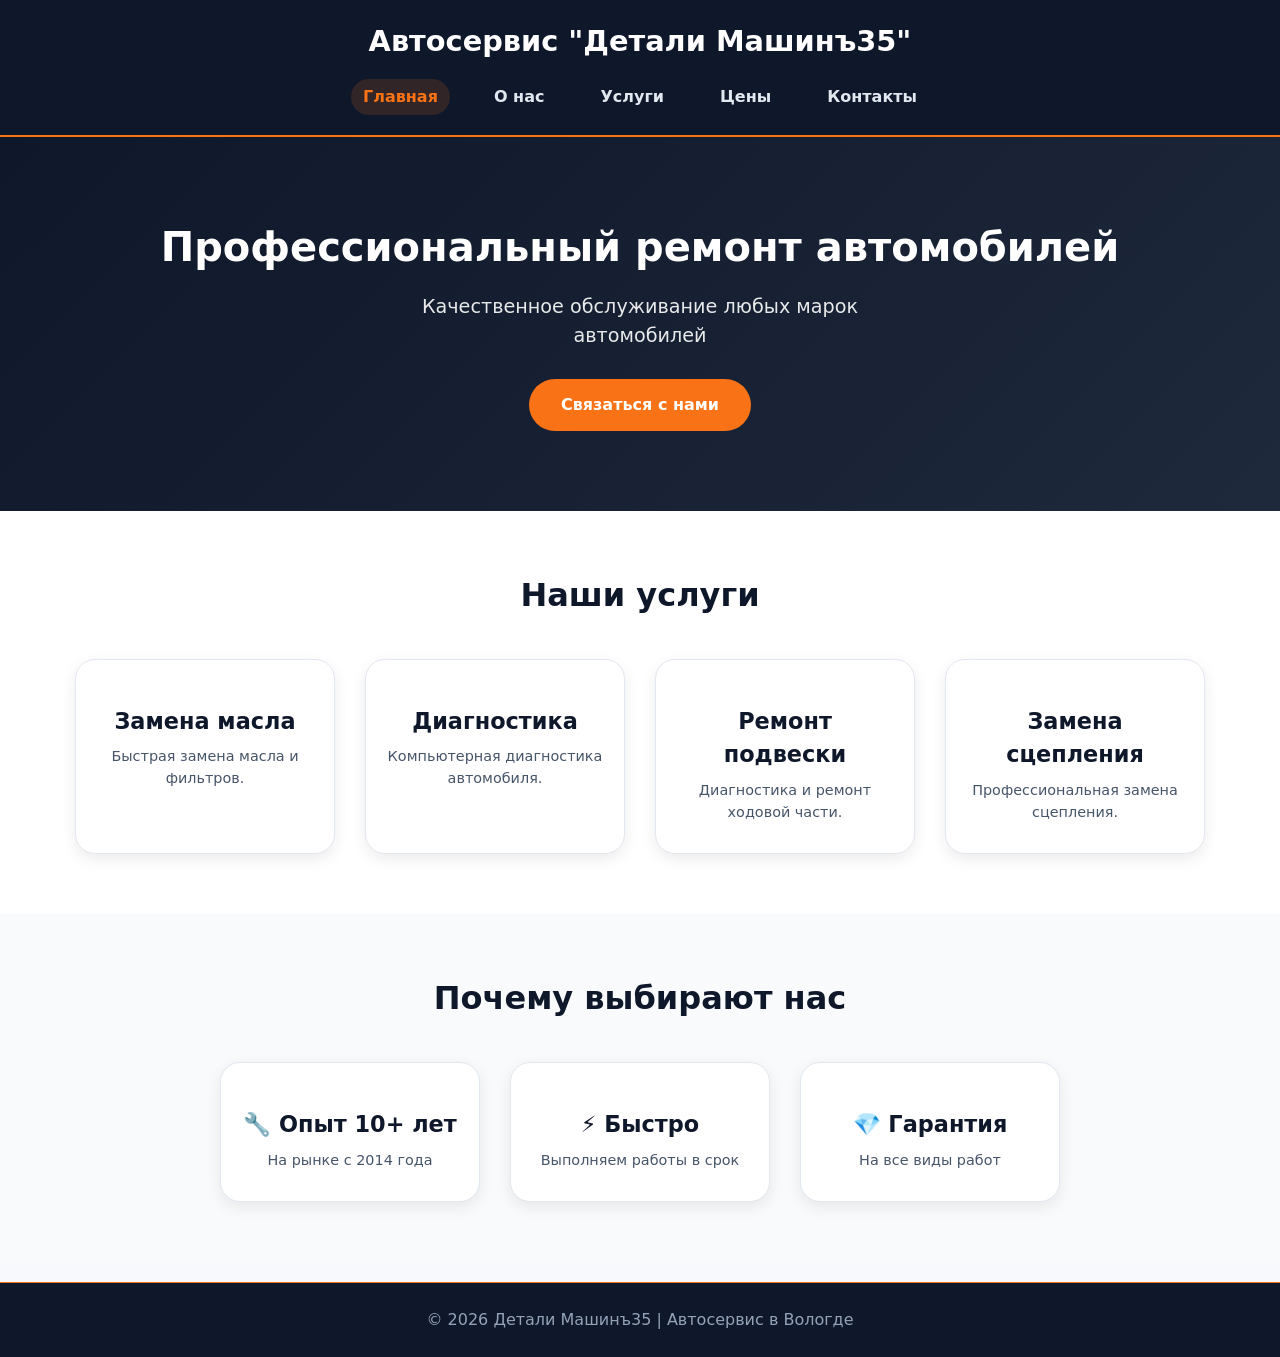
==== index.html @ a9d82b01 "Add files via upload" ====
<!DOCTYPE html>
<html lang="ru">
<head>
    <meta charset="UTF-8">
    <meta name="viewport" content="width=device-width, initial-scale=1.0">
    <title>Детали Машинъ35 - Главная</title>
    <link rel="stylesheet" href="assets/css/style.css">
</head>
<body>
    <header>
        <div class="container">
            <h1>Автосервис "Детали Машинъ35"</h1>
            <nav>
                <a href="index.html">Главная</a>
                <a href="about.html">О нас</a>
                <a href="services.html">Услуги</a>
                <a href="prices.html">Цены</a>
                <a href="contacts.html">Контакты</a>
            </nav>
        </div>
    </header>

    <main>
        <section class="hero">
            <div class="container">
                <h2>Профессиональный ремонт автомобилей</h2>
                <p>Качественное обслуживание любых марок автомобилей</p>
                <a href="contacts.html" class="btn">Связаться с нами</a>
            </div>
        </section>

        <section class="services">
            <div class="container">
                <h2>Наши услуги</h2>
                <div class="cards">
                    <div class="card">
                        <h3>Замена масла</h3>
                        <p>Быстрая замена масла и фильтров.</p>
                    </div>
                    <div class="card">
                        <h3>Диагностика</h3>
                        <p>Компьютерная диагностика автомобиля.</p>
                    </div>
                    <div class="card">
                        <h3>Ремонт подвески</h3>
                        <p>Диагностика и ремонт ходовой части.</p>
                    </div>
                    <div class="card">
                        <h3>Замена сцепления</h3>
                        <p>Профессиональная замена сцепления.</p>
                    </div>
                </div>
            </div>
        </section>

        <section class="advantages">
            <div class="container">
                <h2>Почему выбирают нас</h2>
                <div class="cards">
                    <div class="card">
                        <h3>🔧 Опыт 10+ лет</h3>
                        <p>На рынке с 2014 года</p>
                    </div>
                    <div class="card">
                        <h3>⚡ Быстро</h3>
                        <p>Выполняем работы в срок</p>
                    </div>
                    <div class="card">
                        <h3>💎 Гарантия</h3>
                        <p>На все виды работ</p>
                    </div>
                </div>
            </div>
        </section>
    </main>

    <footer>
        <div class="container">
            <p>© 2026 Детали Машинъ35 | Автосервис в Вологде</p>
        </div>
    </footer>

    <script src="assets/js/script.js" defer></script>
</body>
</html>
---- assets/css/style.css ----
/* ===== СБРОС И БАЗОВЫЕ СТИЛИ ===== */
*, *::before, *::after {
    margin: 0;
    padding: 0;
    box-sizing: border-box;
}

body {
    font-family: 'Inter', system-ui, -apple-system, 'Segoe UI', Roboto, 'Helvetica Neue', sans-serif;
    background: #f7f9fc;
    color: #1e293b;
    line-height: 1.5;
    scroll-behavior: smooth;
}

.container {
    width: 90%;
    max-width: 1200px;
    margin: auto;
}

/* ===== ШАПКА ===== */
header {
    background: #0f172a;
    color: white;
    padding: 20px 0;
    position: sticky;
    top: 0;
    z-index: 100;
    border-bottom: 2px solid #f97316;
}

header h1 {
    text-align: center;
    font-size: 1.8rem;
    font-weight: 700;
    margin-bottom: 16px;
    color: white;
}

nav {
    display: flex;
    justify-content: center;
    flex-wrap: wrap;
    gap: 2rem;
}

nav a {
    color: #e2e8f0;
    text-decoration: none;
    font-weight: 600;
    font-size: 1rem;
    transition: all 0.2s ease;
    padding: 6px 12px;
    border-radius: 30px;
}

nav a:hover {
    color: #f97316;
    background: rgba(249, 115, 22, 0.1);
}

/* ===== HERO БЛОК ДЛЯ ГЛАВНОЙ ===== */
.hero {
    background: linear-gradient(135deg, #0f172a 0%, #1e293b 100%);
    color: white;
    text-align: center;
    padding: 80px 20px;
}

.hero h2 {
    font-size: 2.5rem;
    font-weight: 800;
    margin-bottom: 16px;
    color: white;
}

.hero p {
    font-size: 1.2rem;
    max-width: 550px;
    margin: 0 auto;
    opacity: 0.9;
}

/* ===== HERO ДЛЯ ОСТАЛЬНЫХ СТРАНИЦ ===== */
.page-hero {
    background: linear-gradient(135deg, #1e293b 0%, #0f172a 100%);
    color: white;
    text-align: center;
    padding: 60px 20px;
}

.page-hero h2 {
    font-size: 2.2rem;
    font-weight: 700;
    margin-bottom: 12px;
    color: white;
}

.page-hero p {
    font-size: 1.1rem;
    opacity: 0.9;
}

.btn {
    display: inline-block;
    margin-top: 28px;
    padding: 14px 32px;
    background: #f97316;
    color: white;
    text-decoration: none;
    border-radius: 40px;
    font-weight: 600;
    transition: all 0.2s ease;
    border: none;
    cursor: pointer;
}

.btn:hover {
    background: #ea580c;
    transform: translateY(-2px);
}

/* ===== СЕКЦИИ ===== */
section {
    padding: 60px 0;
}

section:nth-child(even) {
    background-color: #ffffff;
}

section:nth-child(odd) {
    background-color: #f8fafc;
}

h2 {
    text-align: center;
    font-size: 2rem;
    font-weight: 700;
    margin-bottom: 40px;
    color: #0f172a;
}

h3 {
    font-size: 1.3rem;
    margin: 15px 0 10px;
    color: #0f172a;
}

/* ===== КАРТОЧКИ ===== */
.cards {
    display: flex;
    flex-wrap: wrap;
    justify-content: center;
    gap: 30px;
}

.card {
    background: white;
    width: 260px;
    padding: 30px 20px;
    border-radius: 20px;
    text-align: center;
    transition: all 0.3s ease;
    box-shadow: 0 5px 15px rgba(0, 0, 0, 0.08);
    border: 1px solid #e2e8f0;
}

.card:hover {
    transform: translateY(-5px);
    box-shadow: 0 15px 30px rgba(0, 0, 0, 0.12);
}

.card h3 {
    font-size: 1.4rem;
    margin: 15px 0 8px;
    color: #0f172a;
}

.card p {
    color: #475569;
    font-size: 0.9rem;
}

/* ===== СТРАНИЦА О НАС ===== */
.about-grid {
    display: flex;
    flex-wrap: wrap;
    gap: 40px;
    align-items: start;
}

.about-text {
    flex: 2;
}

.about-text h3 {
    margin-top: 20px;
    color: #f97316;
}

.about-text h3:first-child {
    margin-top: 0;
}

.advantages-list {
    list-style: none;
    padding: 0;
}

.advantages-list li {
    padding: 8px 0;
    font-size: 1rem;
    color: #334155;
}

.about-stats {
    flex: 1;
    display: flex;
    flex-direction: column;
    gap: 20px;
}

.stat-card {
    background: linear-gradient(135deg, #f97316, #ea580c);
    color: white;
    padding: 25px;
    border-radius: 20px;
    text-align: center;
}

.stat-number {
    font-size: 2.5rem;
    font-weight: 800;
    display: block;
}

.stat-label {
    font-size: 0.9rem;
    opacity: 0.9;
}

/* ===== СТРАНИЦА УСЛУГ ===== */
.services-grid {
    display: grid;
    grid-template-columns: repeat(auto-fit, minmax(320px, 1fr));
    gap: 30px;
}

.service-item {
    background: white;
    padding: 30px;
    border-radius: 20px;
    text-align: center;
    transition: all 0.3s ease;
    box-shadow: 0 5px 15px rgba(0, 0, 0, 0.05);
    border: 1px solid #e2e8f0;
}

.service-item:hover {
    transform: translateY(-3px);
    box-shadow: 0 10px 25px rgba(0, 0, 0, 0.1);
}

.service-icon {
    font-size: 3rem;
    display: block;
}

.service-item h3 {
    margin: 15px 0 10px;
}

.service-item p {
    color: #64748b;
    line-height: 1.5;
}

/* ===== ТАБЛИЦА ЦЕН ===== */
table {
    width: 100%;
    border-collapse: collapse;
    background: white;
    border-radius: 16px;
    overflow: hidden;
    box-shadow: 0 5px 15px rgba(0, 0, 0, 0.05);
    margin-bottom: 50px;
}

th, td {
    padding: 15px 20px;
    text-align: center;
    border-bottom: 1px solid #e2e8f0;
}

th {
    background: #0f172a;
    color: white;
    font-weight: 600;
}

tr:last-child td {
    border-bottom: none;
}

tr:hover td {
    background-color: #fef3c7;
}

/* ===== СТРАНИЦА КОНТАКТОВ ===== */
.contact-grid {
    display: grid;
    grid-template-columns: repeat(auto-fit, minmax(280px, 1fr));
    gap: 25px;
}

.contact-item {
    background: white;
    padding: 30px;
    border-radius: 20px;
    text-align: center;
    transition: all 0.3s ease;
    box-shadow: 0 5px 15px rgba(0, 0, 0, 0.05);
    border: 1px solid #e2e8f0;
}

.contact-item:hover {
    transform: translateY(-3px);
    box-shadow: 0 10px 25px rgba(0, 0, 0, 0.1);
}

.contact-item h3 {
    color: #f97316;
    margin-top: 0;
    margin-bottom: 15px;
}

.contact-item p {
    color: #334155;
    margin: 8px 0;
}

.contact-item a {
    color: #f97316;
    text-decoration: none;
}

.contact-item a:hover {
    text-decoration: underline;
}

/* ===== ФУТЕР ===== */
footer {
    background: #0f172a;
    color: #94a3b8;
    text-align: center;
    padding: 25px 20px;
    margin-top: 20px;
    border-top: 1px solid #f97316;
}

/* ===== АДАПТИВ ===== */
@media (max-width: 768px) {
    .hero h2, .page-hero h2 { font-size: 1.8rem; }
    .hero, .page-hero { padding: 50px 20px; }
    .card { width: 45%; }
    h2 { font-size: 1.7rem; }
    nav { gap: 1rem; }
    .about-grid { flex-direction: column; }
    .contact-grid { grid-template-columns: 1fr; }
    .services-grid { grid-template-columns: 1fr; }
}

@media (max-width: 480px) {
    header h1 { font-size: 1.3rem; }
    nav { flex-direction: column; align-items: center; gap: 10px; }
    nav a { padding: 8px 20px; }
    .hero, .page-hero { padding: 40px 16px; }
    .hero h2, .page-hero h2 { font-size: 1.5rem; }
    .card { width: 100%; max-width: 280px; }
    .cards { gap: 20px; }
    
    table, thead, tbody, th, td, tr { display: block; }
    thead { display: none; }
    tr { margin-bottom: 15px; border: 1px solid #e2e8f0; border-radius: 16px; padding: 10px; background: white; }
    td { display: flex; justify-content: space-between; align-items: center; border-bottom: 1px solid #f1f5f9; text-align: right; padding: 8px 12px; }
    td:last-child { border-bottom: none; }
    td::before { content: attr(data-label); font-weight: 700; text-align: left; color: #0f172a; }
}

/* ===== Активный пункт меню ===== */
nav a.nav-active {
    color: #f97316;
    background: rgba(249, 115, 22, 0.15);
    pointer-events: none;
}

/* ===== Бургер-меню ===== */
.burger-btn {
    display: none;
    background: none;
    border: none;
    color: #fff;
    font-size: 1.8rem;
    cursor: pointer;
    padding: 6px 10px;
    position: absolute;
    top: 20px;
    right: 20px;
    z-index: 102;
    transition: transform 0.2s ease;
}
.burger-btn:hover { transform: scale(1.1); }

@media (max-width: 768px) {
    .burger-btn { display: block; }
    nav.mobile-hidden { display: none; }
    nav.mobile-visible {
        display: flex;
        flex-direction: column;
        align-items: center;
        gap: 1rem;
        position: absolute;
        top: 70px;
        left: 0;
        right: 0;
        background: #0f172a;
        padding: 20px;
        z-index: 101;
        border-bottom: 2px solid #f97316;
        box-shadow: 0 10px 20px rgba(0,0,0,0.3);
    }
}

/* ===== Анимации при скролле ===== */
.card, .service-item, .contact-item, .stat-card, .hero, .page-hero {
    opacity: 0;
    transform: translateY(25px);
    transition: opacity 0.6s ease, transform 0.6s ease;
}
.card.visible, .service-item.visible, .contact-item.visible,
.stat-card.visible, .hero.visible, .page-hero.visible {
    opacity: 1;
    transform: translateY(0);
}
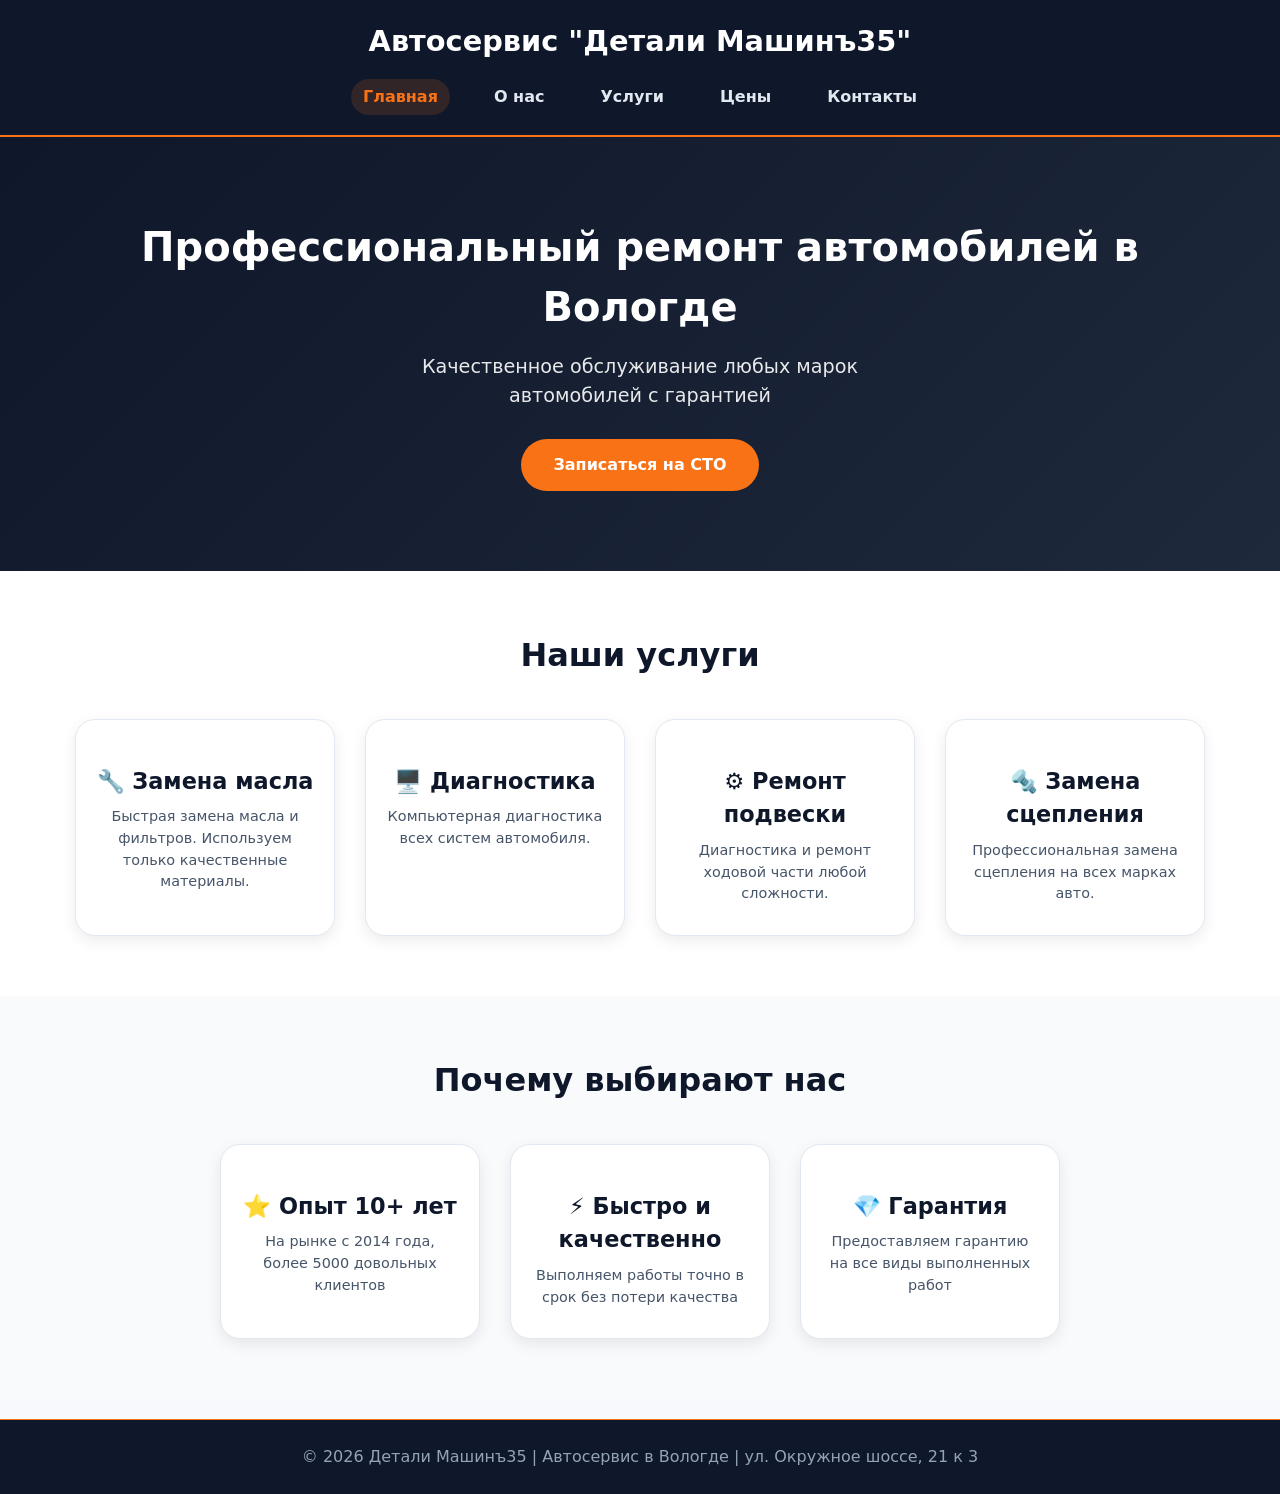
==== commit 2c9b2f37: "Add files via upload" ====
--- a/index.html
+++ b/index.html
@@ -23,9 +23,9 @@
     <main>
         <section class="hero">
             <div class="container">
-                <h2>Профессиональный ремонт автомобилей</h2>
-                <p>Качественное обслуживание любых марок автомобилей</p>
-                <a href="contacts.html" class="btn">Связаться с нами</a>
+                <h2>Профессиональный ремонт автомобилей в Вологде</h2>
+                <p>Качественное обслуживание любых марок автомобилей с гарантией</p>
+                <a href="contacts.html" class="btn">Записаться на СТО</a>
             </div>
         </section>
 
@@ -34,20 +34,20 @@
                 <h2>Наши услуги</h2>
                 <div class="cards">
                     <div class="card">
-                        <h3>Замена масла</h3>
-                        <p>Быстрая замена масла и фильтров.</p>
+                        <h3>🔧 Замена масла</h3>
+                        <p>Быстрая замена масла и фильтров. Используем только качественные материалы.</p>
                     </div>
                     <div class="card">
-                        <h3>Диагностика</h3>
-                        <p>Компьютерная диагностика автомобиля.</p>
+                        <h3>🖥️ Диагностика</h3>
+                        <p>Компьютерная диагностика всех систем автомобиля.</p>
                     </div>
                     <div class="card">
-                        <h3>Ремонт подвески</h3>
-                        <p>Диагностика и ремонт ходовой части.</p>
+                        <h3>⚙️ Ремонт подвески</h3>
+                        <p>Диагностика и ремонт ходовой части любой сложности.</p>
                     </div>
                     <div class="card">
-                        <h3>Замена сцепления</h3>
-                        <p>Профессиональная замена сцепления.</p>
+                        <h3>🔩 Замена сцепления</h3>
+                        <p>Профессиональная замена сцепления на всех марках авто.</p>
                     </div>
                 </div>
             </div>
@@ -58,16 +58,16 @@
                 <h2>Почему выбирают нас</h2>
                 <div class="cards">
                     <div class="card">
-                        <h3>🔧 Опыт 10+ лет</h3>
-                        <p>На рынке с 2014 года</p>
+                        <h3>⭐ Опыт 10+ лет</h3>
+                        <p>На рынке с 2014 года, более 5000 довольных клиентов</p>
                     </div>
                     <div class="card">
-                        <h3>⚡ Быстро</h3>
-                        <p>Выполняем работы в срок</p>
+                        <h3>⚡ Быстро и качественно</h3>
+                        <p>Выполняем работы точно в срок без потери качества</p>
                     </div>
                     <div class="card">
                         <h3>💎 Гарантия</h3>
-                        <p>На все виды работ</p>
+                        <p>Предоставляем гарантию на все виды выполненных работ</p>
                     </div>
                 </div>
             </div>
@@ -76,10 +76,10 @@
 
     <footer>
         <div class="container">
-            <p>© 2026 Детали Машинъ35 | Автосервис в Вологде</p>
+            <p>© 2026 Детали Машинъ35 | Автосервис в Вологде | ул. Окружное шоссе, 21 к 3</p>
         </div>
     </footer>
 
-    <script src="assets/js/script.js" defer></script>
+    <script src="assets/js/script.js"></script>
 </body>
 </html>
--- a/assets/css/style.css
+++ b/assets/css/style.css
@@ -443,4 +443,88 @@
 .stat-card.visible, .hero.visible, .page-hero.visible {
     opacity: 1;
     transform: translateY(0);
+}
+
+/* Адаптив для таблиц на мобильных */
+@media (max-width: 480px) {
+    table, thead, tbody, th, td, tr { display: block; }
+    thead { display: none; }
+    tr { 
+        margin-bottom: 15px; 
+        border: 1px solid #e2e8f0; 
+        border-radius: 16px; 
+        padding: 10px; 
+        background: white; 
+    }
+    td { 
+        display: flex; 
+        justify-content: space-between; 
+        align-items: center; 
+        border-bottom: 1px solid #f1f5f9; 
+        text-align: right; 
+        padding: 8px 12px; 
+    }
+    td:last-child { border-bottom: none; }
+    td::before { 
+        content: attr(data-label); 
+        font-weight: 700; 
+        text-align: left; 
+        color: #0f172a; 
+    }
+}
+
+/* Активный пункт меню */
+nav a.nav-active {
+    color: #f97316;
+    background: rgba(249, 115, 22, 0.15);
+    pointer-events: none;
+}
+
+/* Бургер-меню */
+.burger-btn {
+    display: none;
+    background: none;
+    border: none;
+    color: #fff;
+    font-size: 1.8rem;
+    cursor: pointer;
+    padding: 6px 10px;
+    position: absolute;
+    top: 20px;
+    right: 20px;
+    z-index: 102;
+    transition: transform 0.2s ease;
+}
+.burger-btn:hover { transform: scale(1.1); }
+
+@media (max-width: 768px) {
+    .burger-btn { display: block; }
+    nav.mobile-hidden { display: none; }
+    nav.mobile-visible {
+        display: flex;
+        flex-direction: column;
+        align-items: center;
+        gap: 1rem;
+        position: absolute;
+        top: 70px;
+        left: 0;
+        right: 0;
+        background: #0f172a;
+        padding: 20px;
+        z-index: 101;
+        border-bottom: 2px solid #f97316;
+        box-shadow: 0 10px 20px rgba(0,0,0,0.3);
+    }
+}
+
+/* Анимации при скролле */
+.card, .service-item, .contact-item, .stat-card, .hero, .page-hero {
+    opacity: 0;
+    transform: translateY(25px);
+    transition: opacity 0.6s ease, transform 0.6s ease;
+}
+.card.visible, .service-item.visible, .contact-item.visible,
+.stat-card.visible, .hero.visible, .page-hero.visible {
+    opacity: 1;
+    transform: translateY(0);
 }
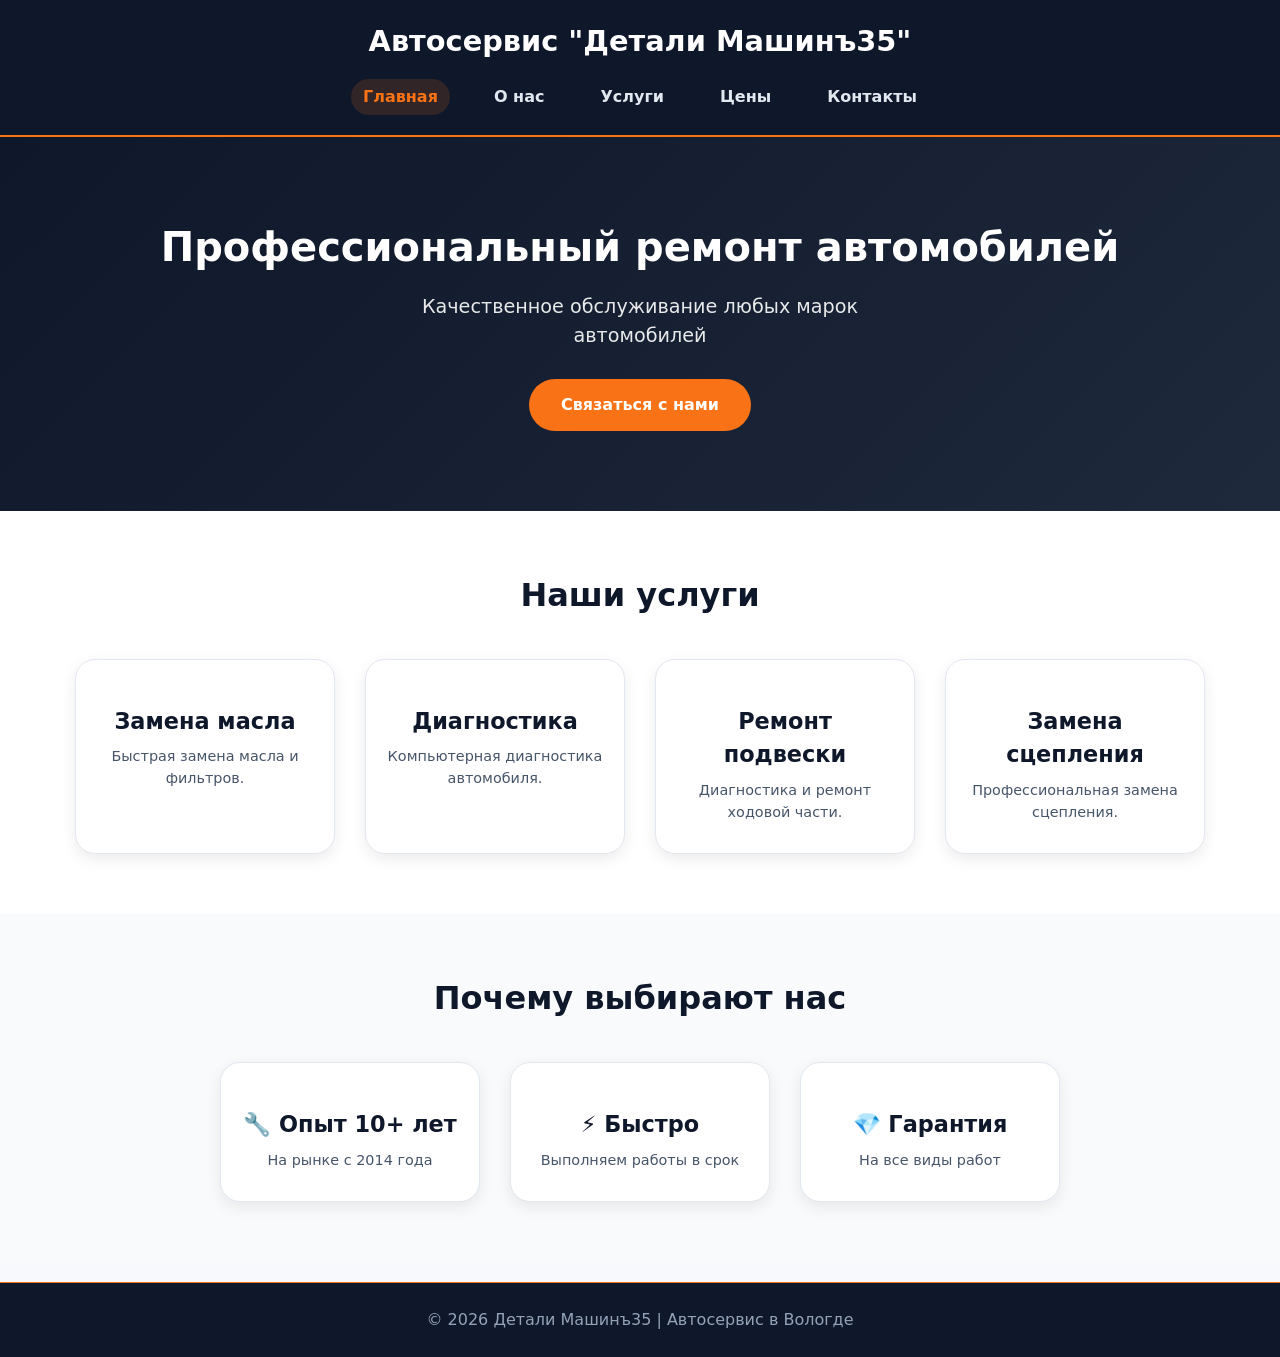
==== commit 3cedde0a: "Add files via upload" ====
--- a/index.html
+++ b/index.html
@@ -23,9 +23,9 @@
     <main>
         <section class="hero">
             <div class="container">
-                <h2>Профессиональный ремонт автомобилей в Вологде</h2>
-                <p>Качественное обслуживание любых марок автомобилей с гарантией</p>
-                <a href="contacts.html" class="btn">Записаться на СТО</a>
+                <h2>Профессиональный ремонт автомобилей</h2>
+                <p>Качественное обслуживание любых марок автомобилей</p>
+                <a href="contacts.html" class="btn">Связаться с нами</a>
             </div>
         </section>
 
@@ -34,20 +34,20 @@
                 <h2>Наши услуги</h2>
                 <div class="cards">
                     <div class="card">
-                        <h3>🔧 Замена масла</h3>
-                        <p>Быстрая замена масла и фильтров. Используем только качественные материалы.</p>
+                        <h3>Замена масла</h3>
+                        <p>Быстрая замена масла и фильтров.</p>
                     </div>
                     <div class="card">
-                        <h3>🖥️ Диагностика</h3>
-                        <p>Компьютерная диагностика всех систем автомобиля.</p>
+                        <h3>Диагностика</h3>
+                        <p>Компьютерная диагностика автомобиля.</p>
                     </div>
                     <div class="card">
-                        <h3>⚙️ Ремонт подвески</h3>
-                        <p>Диагностика и ремонт ходовой части любой сложности.</p>
+                        <h3>Ремонт подвески</h3>
+                        <p>Диагностика и ремонт ходовой части.</p>
                     </div>
                     <div class="card">
-                        <h3>🔩 Замена сцепления</h3>
-                        <p>Профессиональная замена сцепления на всех марках авто.</p>
+                        <h3>Замена сцепления</h3>
+                        <p>Профессиональная замена сцепления.</p>
                     </div>
                 </div>
             </div>
@@ -58,16 +58,16 @@
                 <h2>Почему выбирают нас</h2>
                 <div class="cards">
                     <div class="card">
-                        <h3>⭐ Опыт 10+ лет</h3>
-                        <p>На рынке с 2014 года, более 5000 довольных клиентов</p>
+                        <h3>🔧 Опыт 10+ лет</h3>
+                        <p>На рынке с 2014 года</p>
                     </div>
                     <div class="card">
-                        <h3>⚡ Быстро и качественно</h3>
-                        <p>Выполняем работы точно в срок без потери качества</p>
+                        <h3>⚡ Быстро</h3>
+                        <p>Выполняем работы в срок</p>
                     </div>
                     <div class="card">
                         <h3>💎 Гарантия</h3>
-                        <p>Предоставляем гарантию на все виды выполненных работ</p>
+                        <p>На все виды работ</p>
                     </div>
                 </div>
             </div>
@@ -76,10 +76,10 @@
 
     <footer>
         <div class="container">
-            <p>© 2026 Детали Машинъ35 | Автосервис в Вологде | ул. Окружное шоссе, 21 к 3</p>
+            <p>© 2026 Детали Машинъ35 | Автосервис в Вологде</p>
         </div>
     </footer>
 
-    <script src="assets/js/script.js"></script>
+    <script src="assets/js/script.js" defer></script>
 </body>
 </html>
--- a/assets/css/style.css
+++ b/assets/css/style.css
@@ -443,88 +443,4 @@
 .stat-card.visible, .hero.visible, .page-hero.visible {
     opacity: 1;
     transform: translateY(0);
-}
-
-/* Адаптив для таблиц на мобильных */
-@media (max-width: 480px) {
-    table, thead, tbody, th, td, tr { display: block; }
-    thead { display: none; }
-    tr { 
-        margin-bottom: 15px; 
-        border: 1px solid #e2e8f0; 
-        border-radius: 16px; 
-        padding: 10px; 
-        background: white; 
-    }
-    td { 
-        display: flex; 
-        justify-content: space-between; 
-        align-items: center; 
-        border-bottom: 1px solid #f1f5f9; 
-        text-align: right; 
-        padding: 8px 12px; 
-    }
-    td:last-child { border-bottom: none; }
-    td::before { 
-        content: attr(data-label); 
-        font-weight: 700; 
-        text-align: left; 
-        color: #0f172a; 
-    }
-}
-
-/* Активный пункт меню */
-nav a.nav-active {
-    color: #f97316;
-    background: rgba(249, 115, 22, 0.15);
-    pointer-events: none;
-}
-
-/* Бургер-меню */
-.burger-btn {
-    display: none;
-    background: none;
-    border: none;
-    color: #fff;
-    font-size: 1.8rem;
-    cursor: pointer;
-    padding: 6px 10px;
-    position: absolute;
-    top: 20px;
-    right: 20px;
-    z-index: 102;
-    transition: transform 0.2s ease;
-}
-.burger-btn:hover { transform: scale(1.1); }
-
-@media (max-width: 768px) {
-    .burger-btn { display: block; }
-    nav.mobile-hidden { display: none; }
-    nav.mobile-visible {
-        display: flex;
-        flex-direction: column;
-        align-items: center;
-        gap: 1rem;
-        position: absolute;
-        top: 70px;
-        left: 0;
-        right: 0;
-        background: #0f172a;
-        padding: 20px;
-        z-index: 101;
-        border-bottom: 2px solid #f97316;
-        box-shadow: 0 10px 20px rgba(0,0,0,0.3);
-    }
-}
-
-/* Анимации при скролле */
-.card, .service-item, .contact-item, .stat-card, .hero, .page-hero {
-    opacity: 0;
-    transform: translateY(25px);
-    transition: opacity 0.6s ease, transform 0.6s ease;
-}
-.card.visible, .service-item.visible, .contact-item.visible,
-.stat-card.visible, .hero.visible, .page-hero.visible {
-    opacity: 1;
-    transform: translateY(0);
 }
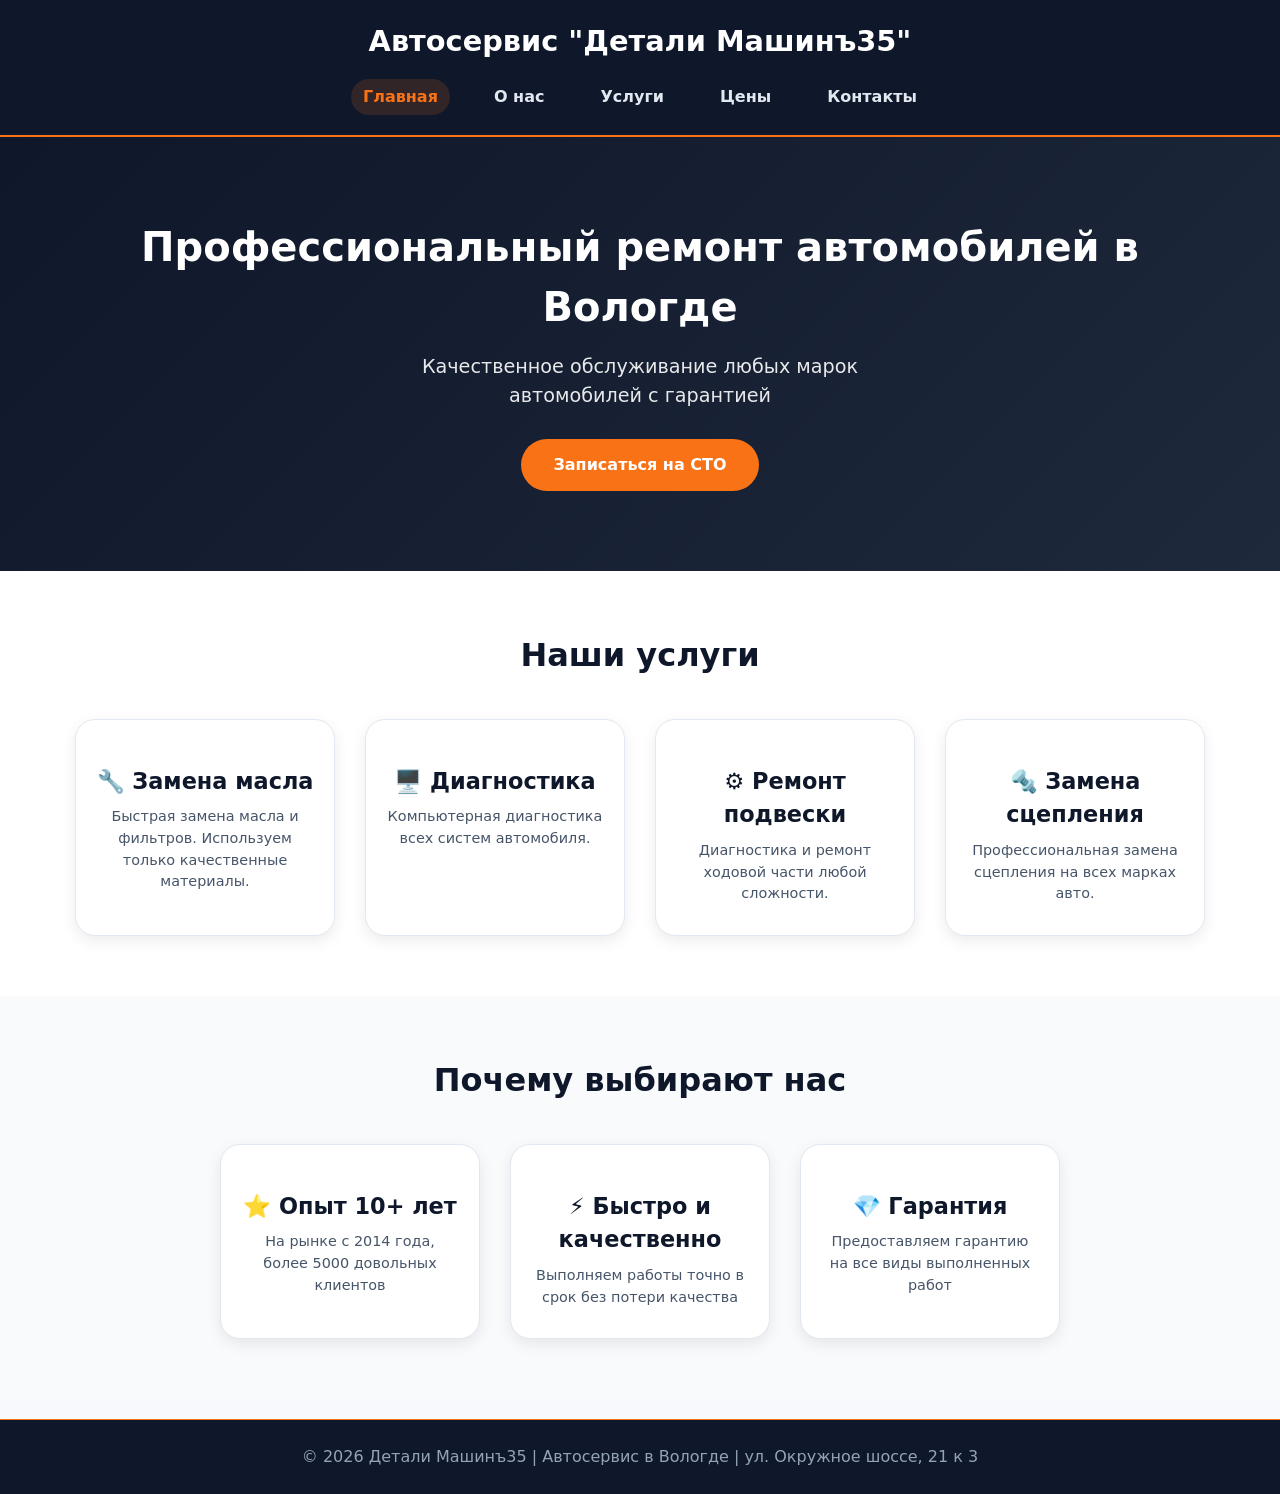
==== commit 7f00c8da: "Add files via upload" ====
--- a/index.html
+++ b/index.html
@@ -23,9 +23,9 @@
     <main>
         <section class="hero">
             <div class="container">
-                <h2>Профессиональный ремонт автомобилей</h2>
-                <p>Качественное обслуживание любых марок автомобилей</p>
-                <a href="contacts.html" class="btn">Связаться с нами</a>
+                <h2>Профессиональный ремонт автомобилей в Вологде</h2>
+                <p>Качественное обслуживание любых марок автомобилей с гарантией</p>
+                <a href="contacts.html" class="btn">Записаться на СТО</a>
             </div>
         </section>
 
@@ -34,20 +34,20 @@
                 <h2>Наши услуги</h2>
                 <div class="cards">
                     <div class="card">
-                        <h3>Замена масла</h3>
-                        <p>Быстрая замена масла и фильтров.</p>
+                        <h3>🔧 Замена масла</h3>
+                        <p>Быстрая замена масла и фильтров. Используем только качественные материалы.</p>
                     </div>
                     <div class="card">
-                        <h3>Диагностика</h3>
-                        <p>Компьютерная диагностика автомобиля.</p>
+                        <h3>🖥️ Диагностика</h3>
+                        <p>Компьютерная диагностика всех систем автомобиля.</p>
                     </div>
                     <div class="card">
-                        <h3>Ремонт подвески</h3>
-                        <p>Диагностика и ремонт ходовой части.</p>
+                        <h3>⚙️ Ремонт подвески</h3>
+                        <p>Диагностика и ремонт ходовой части любой сложности.</p>
                     </div>
                     <div class="card">
-                        <h3>Замена сцепления</h3>
-                        <p>Профессиональная замена сцепления.</p>
+                        <h3>🔩 Замена сцепления</h3>
+                        <p>Профессиональная замена сцепления на всех марках авто.</p>
                     </div>
                 </div>
             </div>
@@ -58,16 +58,16 @@
                 <h2>Почему выбирают нас</h2>
                 <div class="cards">
                     <div class="card">
-                        <h3>🔧 Опыт 10+ лет</h3>
-                        <p>На рынке с 2014 года</p>
+                        <h3>⭐ Опыт 10+ лет</h3>
+                        <p>На рынке с 2014 года, более 5000 довольных клиентов</p>
                     </div>
                     <div class="card">
-                        <h3>⚡ Быстро</h3>
-                        <p>Выполняем работы в срок</p>
+                        <h3>⚡ Быстро и качественно</h3>
+                        <p>Выполняем работы точно в срок без потери качества</p>
                     </div>
                     <div class="card">
                         <h3>💎 Гарантия</h3>
-                        <p>На все виды работ</p>
+                        <p>Предоставляем гарантию на все виды выполненных работ</p>
                     </div>
                 </div>
             </div>
@@ -76,10 +76,10 @@
 
     <footer>
         <div class="container">
-            <p>© 2026 Детали Машинъ35 | Автосервис в Вологде</p>
+            <p>© 2026 Детали Машинъ35 | Автосервис в Вологде | ул. Окружное шоссе, 21 к 3</p>
         </div>
     </footer>
 
-    <script src="assets/js/script.js" defer></script>
+    <script src="assets/js/script.js"></script>
 </body>
 </html>
--- a/assets/css/style.css
+++ b/assets/css/style.css
@@ -443,4 +443,88 @@
 .stat-card.visible, .hero.visible, .page-hero.visible {
     opacity: 1;
     transform: translateY(0);
+}
+
+/* Адаптив для таблиц на мобильных */
+@media (max-width: 480px) {
+    table, thead, tbody, th, td, tr { display: block; }
+    thead { display: none; }
+    tr { 
+        margin-bottom: 15px; 
+        border: 1px solid #e2e8f0; 
+        border-radius: 16px; 
+        padding: 10px; 
+        background: white; 
+    }
+    td { 
+        display: flex; 
+        justify-content: space-between; 
+        align-items: center; 
+        border-bottom: 1px solid #f1f5f9; 
+        text-align: right; 
+        padding: 8px 12px; 
+    }
+    td:last-child { border-bottom: none; }
+    td::before { 
+        content: attr(data-label); 
+        font-weight: 700; 
+        text-align: left; 
+        color: #0f172a; 
+    }
+}
+
+/* Активный пункт меню */
+nav a.nav-active {
+    color: #f97316;
+    background: rgba(249, 115, 22, 0.15);
+    pointer-events: none;
+}
+
+/* Бургер-меню */
+.burger-btn {
+    display: none;
+    background: none;
+    border: none;
+    color: #fff;
+    font-size: 1.8rem;
+    cursor: pointer;
+    padding: 6px 10px;
+    position: absolute;
+    top: 20px;
+    right: 20px;
+    z-index: 102;
+    transition: transform 0.2s ease;
+}
+.burger-btn:hover { transform: scale(1.1); }
+
+@media (max-width: 768px) {
+    .burger-btn { display: block; }
+    nav.mobile-hidden { display: none; }
+    nav.mobile-visible {
+        display: flex;
+        flex-direction: column;
+        align-items: center;
+        gap: 1rem;
+        position: absolute;
+        top: 70px;
+        left: 0;
+        right: 0;
+        background: #0f172a;
+        padding: 20px;
+        z-index: 101;
+        border-bottom: 2px solid #f97316;
+        box-shadow: 0 10px 20px rgba(0,0,0,0.3);
+    }
+}
+
+/* Анимации при скролле */
+.card, .service-item, .contact-item, .stat-card, .hero, .page-hero {
+    opacity: 0;
+    transform: translateY(25px);
+    transition: opacity 0.6s ease, transform 0.6s ease;
+}
+.card.visible, .service-item.visible, .contact-item.visible,
+.stat-card.visible, .hero.visible, .page-hero.visible {
+    opacity: 1;
+    transform: translateY(0);
 }
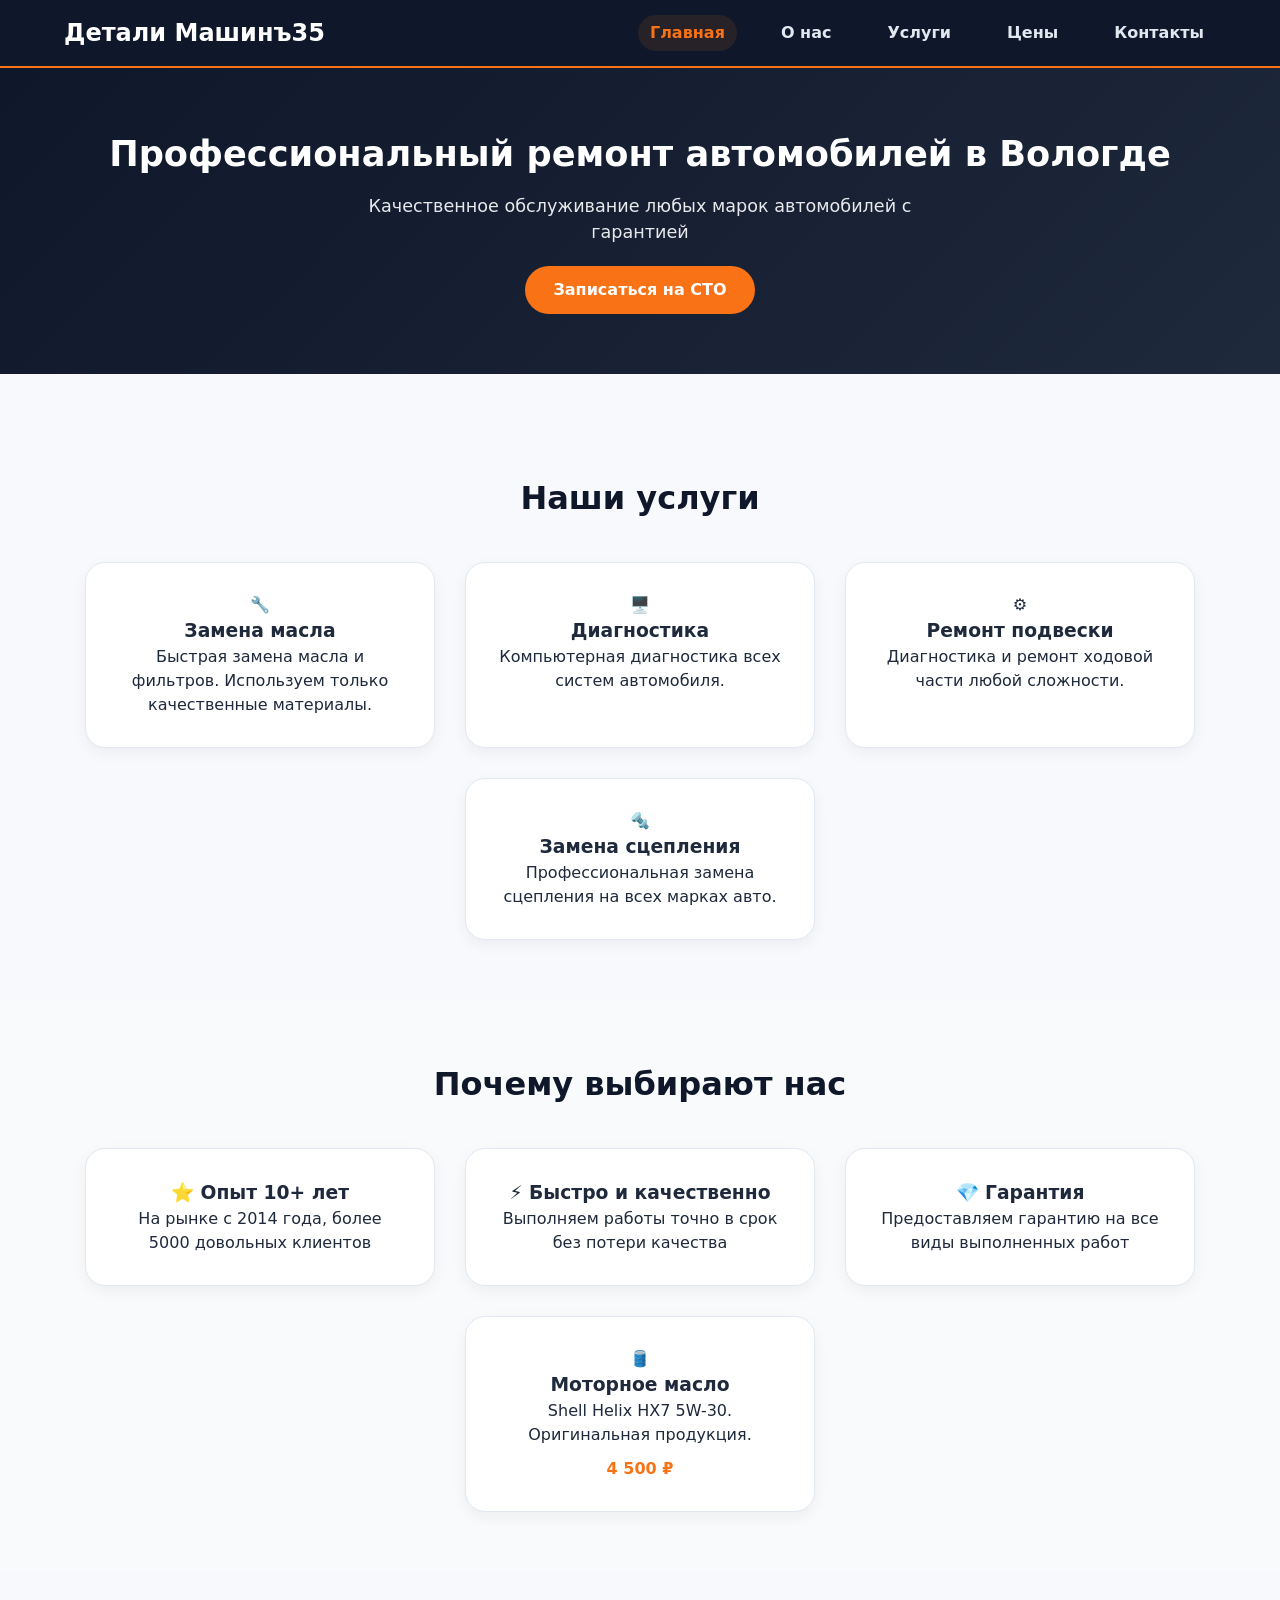
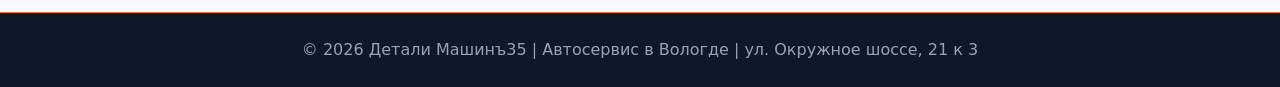
==== commit 1096e8bc: "Add files via upload" ====
--- a/index.html
+++ b/index.html
@@ -1,85 +1,106 @@
 <!DOCTYPE html>
 <html lang="ru">
-<head>
-    <meta charset="UTF-8">
-    <meta name="viewport" content="width=device-width, initial-scale=1.0">
-    <title>Детали Машинъ35 - Главная</title>
-    <link rel="stylesheet" href="assets/css/style.css">
+	<head>
+		<meta charset="UTF-8">
+			<meta name="viewport" content="width=device-width, initial-scale=1.0">
+				<title>Детали Машинъ35 - Главная</title>
+				<link rel="stylesheet" href="assets/css/style.css">
 </head>
-<body>
-    <header>
-        <div class="container">
-            <h1>Автосервис "Детали Машинъ35"</h1>
-            <nav>
-                <a href="index.html">Главная</a>
-                <a href="about.html">О нас</a>
-                <a href="services.html">Услуги</a>
-                <a href="prices.html">Цены</a>
-                <a href="contacts.html">Контакты</a>
-            </nav>
-        </div>
-    </header>
+	<body>
 
-    <main>
-        <section class="hero">
-            <div class="container">
-                <h2>Профессиональный ремонт автомобилей в Вологде</h2>
-                <p>Качественное обслуживание любых марок автомобилей с гарантией</p>
-                <a href="contacts.html" class="btn">Записаться на СТО</a>
-            </div>
-        </section>
+		<!-- Шапка -->
+		<header>
+			<div class="container header-content">
+				<a href="index.html" class="logo">Детали Машинъ35</a>
+				<button class="burger-btn" aria-label="Открыть меню">☰</button>
+				<nav>
+					<a href="index.html">Главная</a>
+					<a href="about.html">О нас</a>
+					<a href="services.html">Услуги</a>
+					<a href="prices.html">Цены</a>
+					<a href="contacts.html">Контакты</a>
+				</nav>
+			</div>
+		</header>
 
-        <section class="services">
-            <div class="container">
-                <h2>Наши услуги</h2>
-                <div class="cards">
-                    <div class="card">
-                        <h3>🔧 Замена масла</h3>
-                        <p>Быстрая замена масла и фильтров. Используем только качественные материалы.</p>
-                    </div>
-                    <div class="card">
-                        <h3>🖥️ Диагностика</h3>
-                        <p>Компьютерная диагностика всех систем автомобиля.</p>
-                    </div>
-                    <div class="card">
-                        <h3>⚙️ Ремонт подвески</h3>
-                        <p>Диагностика и ремонт ходовой части любой сложности.</p>
-                    </div>
-                    <div class="card">
-                        <h3>🔩 Замена сцепления</h3>
-                        <p>Профессиональная замена сцепления на всех марках авто.</p>
-                    </div>
-                </div>
-            </div>
-        </section>
+		<!-- Hero блок -->
+		<section class="hero">
+			<div class="container">
+				<h2>Профессиональный ремонт автомобилей в Вологде</h2>
+				<p>Качественное обслуживание любых марок автомобилей с гарантией</p>
+				<a href="contacts.html" class="btn">Записаться на СТО</a>
+			</div>
+		</section>
 
-        <section class="advantages">
-            <div class="container">
-                <h2>Почему выбирают нас</h2>
-                <div class="cards">
-                    <div class="card">
-                        <h3>⭐ Опыт 10+ лет</h3>
-                        <p>На рынке с 2014 года, более 5000 довольных клиентов</p>
-                    </div>
-                    <div class="card">
-                        <h3>⚡ Быстро и качественно</h3>
-                        <p>Выполняем работы точно в срок без потери качества</p>
-                    </div>
-                    <div class="card">
-                        <h3>💎 Гарантия</h3>
-                        <p>Предоставляем гарантию на все виды выполненных работ</p>
-                    </div>
-                </div>
-            </div>
-        </section>
-    </main>
+		<!-- Услуги -->
+		<main>
+			<section id="services">
+				<div class="container">
+					<h2 class="section-title">Наши услуги</h2>
+					<div class="cards">
+						<div class="card">
+							<div class="service-icon">🔧</div>
+							<h3>Замена масла</h3>
+							<p>Быстрая замена масла и фильтров. Используем только качественные материалы.</p>
+						</div>
+						<div class="card">
+							<div class="service-icon">🖥️</div>
+							<h3>Диагностика</h3>
+							<p>Компьютерная диагностика всех систем автомобиля.</p>
+						</div>
+						<div class="card">
+							<div class="service-icon">⚙️</div>
+							<h3>Ремонт подвески</h3>
+							<p>Диагностика и ремонт ходовой части любой сложности.</p>
+						</div>
+						<div class="card">
+							<div class="service-icon">🔩</div>
+							<h3>Замена сцепления</h3>
+							<p>Профессиональная замена сцепления на всех марках авто.</p>
+						</div>
+					</div>
+				</div>
+			</section>
 
-    <footer>
-        <div class="container">
-            <p>© 2026 Детали Машинъ35 | Автосервис в Вологде | ул. Окружное шоссе, 21 к 3</p>
-        </div>
-    </footer>
+			<!-- Преимущества -->
+			<section id="advantages" style="background-color: #f8fafc;">
+				<div class="container">
+					<h2 class="section-title">Почему выбирают нас</h2>
+					<div class="cards">
+						<div class="card stat-card">
+							<h3>⭐ Опыт 10+ лет</h3>
+							<p>На рынке с 2014 года, более 5000 довольных клиентов</p>
+						</div>
+						<div class="card stat-card">
+							<h3>⚡ Быстро и качественно</h3>
+							<p>Выполняем работы точно в срок без потери качества</p>
+						</div>
+						<div class="card stat-card">
+							<h3>💎 Гарантия</h3>
+							<p>Предоставляем гарантию на все виды выполненных работ</p>
+						</div>
 
-    <script src="assets/js/script.js"></script>
-</body>
+						<!-- Ссылка на новый товар -->
+						<a href="product.html" style="text-decoration: none; color: inherit;">
+							<div class="card">
+								<div class="service-icon">🛢️</div>
+								<h3>Моторное масло</h3>
+								<p>Shell Helix HX7 5W-30. Оригинальная продукция.</p>
+								<span style="color: #f97316; font-weight: bold; display: block; margin-top: 10px;">4 500 ₽</span>
+							</div>
+						</a>
+					</div>
+				</div>
+			</section>
+		</main>
+
+		<!-- Подвал -->
+		<footer>
+			<div class="container">
+				<p>&copy; 2026 Детали Машинъ35 | Автосервис в Вологде | ул. Окружное шоссе, 21 к 3</p>
+			</div>
+		</footer>
+
+		<script src="assets/js/script.js"></script>
+	</body>
 </html>
--- a/assets/css/style.css
+++ b/assets/css/style.css
@@ -11,6 +11,9 @@
     color: #1e293b;
     line-height: 1.5;
     scroll-behavior: smooth;
+    display: flex;
+    flex-direction: column;
+    min-height: 100vh;
 }
 
 .container {
@@ -23,25 +26,29 @@
 header {
     background: #0f172a;
     color: white;
-    padding: 20px 0;
+    padding: 15px 0;
     position: sticky;
     top: 0;
     z-index: 100;
     border-bottom: 2px solid #f97316;
 }
 
-header h1 {
-    text-align: center;
-    font-size: 1.8rem;
+.header-content {
+    display: flex;
+    justify-content: space-between;
+    align-items: center;
+    position: relative;
+}
+
+.logo {
+    font-size: 1.5rem;
     font-weight: 700;
-    margin-bottom: 16px;
-    color: white;
+    color: white;
+    text-decoration: none;
 }
 
 nav {
     display: flex;
-    justify-content: center;
-    flex-wrap: wrap;
     gap: 2rem;
 }
 
@@ -55,57 +62,79 @@
     border-radius: 30px;
 }
 
-nav a:hover {
+nav a:hover, nav a.nav-active {
     color: #f97316;
     background: rgba(249, 115, 22, 0.1);
 }
 
-/* ===== HERO БЛОК ДЛЯ ГЛАВНОЙ ===== */
-.hero {
+/* ===== БУРГЕР-МЕНЮ ===== */
+.burger-btn {
+    display: none;
+    background: none;
+    border: none;
+    color: #fff;
+    font-size: 1.8rem;
+    cursor: pointer;
+    z-index: 102;
+}
+
+@media (max-width: 768px) {
+    .burger-btn {
+        display: block;
+    }
+
+    nav {
+        display: none; /* Скрыто по умолчанию на мобильных */
+        flex-direction: column;
+        position: absolute;
+        top: 100%;
+        left: 0;
+        right: 0;
+        background: #0f172a;
+        padding: 20px;
+        border-bottom: 2px solid #f97316;
+        z-index: 101;
+        gap: 1rem;
+    }
+
+    nav.mobile-visible {
+        display: flex; /* Показываем JS-ом */
+    }
+    
+    nav a {
+        text-align: center;
+        padding: 10px;
+        border-bottom: 1px solid rgba(255,255,255,0.1);
+    }
+}
+
+/* ===== HERO БЛОКИ ===== */
+.hero, .page-hero {
     background: linear-gradient(135deg, #0f172a 0%, #1e293b 100%);
     color: white;
     text-align: center;
-    padding: 80px 20px;
-}
-
-.hero h2 {
-    font-size: 2.5rem;
-    font-weight: 800;
-    margin-bottom: 16px;
-    color: white;
-}
-
-.hero p {
-    font-size: 1.2rem;
-    max-width: 550px;
-    margin: 0 auto;
-    opacity: 0.9;
-}
-
-/* ===== HERO ДЛЯ ОСТАЛЬНЫХ СТРАНИЦ ===== */
-.page-hero {
-    background: linear-gradient(135deg, #1e293b 0%, #0f172a 100%);
-    color: white;
-    text-align: center;
     padding: 60px 20px;
 }
 
-.page-hero h2 {
+.hero h2, .page-hero h2 {
     font-size: 2.2rem;
     font-weight: 700;
     margin-bottom: 12px;
     color: white;
 }
 
-.page-hero p {
+.hero p, .page-hero p {
     font-size: 1.1rem;
     opacity: 0.9;
-}
-
+    max-width: 600px;
+    margin: 0 auto;
+}
+
+/* ===== КНОПКИ ===== */
 .btn {
     display: inline-block;
-    margin-top: 28px;
-    padding: 14px 32px;
+    margin-top: 20px;
+    padding: 12px 28px;
     background: #f97316;
     color: white;
     text-decoration: none;
@@ -114,27 +143,26 @@
     transition: all 0.2s ease;
     border: none;
     cursor: pointer;
+    font-size: 1rem;
 }
 
 .btn:hover {
     background: #ea580c;
     transform: translateY(-2px);
-}
-
-/* ===== СЕКЦИИ ===== */
+    box-shadow: 0 4px 12px rgba(249, 115, 22, 0.3);
+}
+
+/* ===== ОСНОВНЫЕ СЕКЦИИ ===== */
+main {
+    flex: 1;
+    padding: 40px 0;
+}
+
 section {
     padding: 60px 0;
 }
 
-section:nth-child(even) {
-    background-color: #ffffff;
-}
-
-section:nth-child(odd) {
-    background-color: #f8fafc;
-}
-
-h2 {
+h2.section-title {
     text-align: center;
     font-size: 2rem;
     font-weight: 700;
@@ -142,13 +170,7 @@
     color: #0f172a;
 }
 
-h3 {
-    font-size: 1.3rem;
-    margin: 15px 0 10px;
-    color: #0f172a;
-}
-
-/* ===== КАРТОЧКИ ===== */
+/* ===== КАРТОЧКИ (Общие) ===== */
 .cards {
     display: flex;
     flex-wrap: wrap;
@@ -156,99 +178,7 @@
     gap: 30px;
 }
 
-.card {
-    background: white;
-    width: 260px;
-    padding: 30px 20px;
-    border-radius: 20px;
-    text-align: center;
-    transition: all 0.3s ease;
-    box-shadow: 0 5px 15px rgba(0, 0, 0, 0.08);
-    border: 1px solid #e2e8f0;
-}
-
-.card:hover {
-    transform: translateY(-5px);
-    box-shadow: 0 15px 30px rgba(0, 0, 0, 0.12);
-}
-
-.card h3 {
-    font-size: 1.4rem;
-    margin: 15px 0 8px;
-    color: #0f172a;
-}
-
-.card p {
-    color: #475569;
-    font-size: 0.9rem;
-}
-
-/* ===== СТРАНИЦА О НАС ===== */
-.about-grid {
-    display: flex;
-    flex-wrap: wrap;
-    gap: 40px;
-    align-items: start;
-}
-
-.about-text {
-    flex: 2;
-}
-
-.about-text h3 {
-    margin-top: 20px;
-    color: #f97316;
-}
-
-.about-text h3:first-child {
-    margin-top: 0;
-}
-
-.advantages-list {
-    list-style: none;
-    padding: 0;
-}
-
-.advantages-list li {
-    padding: 8px 0;
-    font-size: 1rem;
-    color: #334155;
-}
-
-.about-stats {
-    flex: 1;
-    display: flex;
-    flex-direction: column;
-    gap: 20px;
-}
-
-.stat-card {
-    background: linear-gradient(135deg, #f97316, #ea580c);
-    color: white;
-    padding: 25px;
-    border-radius: 20px;
-    text-align: center;
-}
-
-.stat-number {
-    font-size: 2.5rem;
-    font-weight: 800;
-    display: block;
-}
-
-.stat-label {
-    font-size: 0.9rem;
-    opacity: 0.9;
-}
-
-/* ===== СТРАНИЦА УСЛУГ ===== */
-.services-grid {
-    display: grid;
-    grid-template-columns: repeat(auto-fit, minmax(320px, 1fr));
-    gap: 30px;
-}
-
-.service-item {
+.card, .service-item, .contact-item {
     background: white;
     padding: 30px;
     border-radius: 20px;
@@ -256,28 +186,16 @@
     transition: all 0.3s ease;
     box-shadow: 0 5px 15px rgba(0, 0, 0, 0.05);
     border: 1px solid #e2e8f0;
-}
-
-.service-item:hover {
-    transform: translateY(-3px);
-    box-shadow: 0 10px 25px rgba(0, 0, 0, 0.1);
-}
-
-.service-icon {
-    font-size: 3rem;
-    display: block;
-}
-
-.service-item h3 {
-    margin: 15px 0 10px;
-}
-
-.service-item p {
-    color: #64748b;
-    line-height: 1.5;
-}
-
-/* ===== ТАБЛИЦА ЦЕН ===== */
+    flex: 1 1 300px;
+    max-width: 350px;
+}
+
+.card:hover, .service-item:hover, .contact-item:hover {
+    transform: translateY(-5px);
+    box-shadow: 0 15px 30px rgba(0, 0, 0, 0.1);
+}
+
+/* ===== ТАБЛИЦЫ ===== */
 table {
     width: 100%;
     border-collapse: collapse;
@@ -285,12 +203,12 @@
     border-radius: 16px;
     overflow: hidden;
     box-shadow: 0 5px 15px rgba(0, 0, 0, 0.05);
-    margin-bottom: 50px;
+    margin-bottom: 30px;
 }
 
 th, td {
     padding: 15px 20px;
-    text-align: center;
+    text-align: left;
     border-bottom: 1px solid #e2e8f0;
 }
 
@@ -300,54 +218,8 @@
     font-weight: 600;
 }
 
-tr:last-child td {
-    border-bottom: none;
-}
-
 tr:hover td {
     background-color: #fef3c7;
-}
-
-/* ===== СТРАНИЦА КОНТАКТОВ ===== */
-.contact-grid {
-    display: grid;
-    grid-template-columns: repeat(auto-fit, minmax(280px, 1fr));
-    gap: 25px;
-}
-
-.contact-item {
-    background: white;
-    padding: 30px;
-    border-radius: 20px;
-    text-align: center;
-    transition: all 0.3s ease;
-    box-shadow: 0 5px 15px rgba(0, 0, 0, 0.05);
-    border: 1px solid #e2e8f0;
-}
-
-.contact-item:hover {
-    transform: translateY(-3px);
-    box-shadow: 0 10px 25px rgba(0, 0, 0, 0.1);
-}
-
-.contact-item h3 {
-    color: #f97316;
-    margin-top: 0;
-    margin-bottom: 15px;
-}
-
-.contact-item p {
-    color: #334155;
-    margin: 8px 0;
-}
-
-.contact-item a {
-    color: #f97316;
-    text-decoration: none;
-}
-
-.contact-item a:hover {
-    text-decoration: underline;
 }
 
 /* ===== ФУТЕР ===== */
@@ -356,175 +228,149 @@
     color: #94a3b8;
     text-align: center;
     padding: 25px 20px;
-    margin-top: 20px;
+    margin-top: auto;
     border-top: 1px solid #f97316;
 }
 
-/* ===== АДАПТИВ ===== */
+/* ========================================= */
+/* ===== СТИЛИ ДЛЯ СТРАНИЦЫ ТОВАРА ===== */
+/* ========================================= */
+
+.product-wrapper {
+    display: flex;
+    flex-wrap: wrap;
+    gap: 40px;
+    background: white;
+    padding: 40px;
+    border-radius: 20px;
+    box-shadow: 0 5px 20px rgba(0,0,0,0.05);
+    margin-top: -30px; 
+    position: relative;
+    z-index: 10;
+}
+
+.product-image-box {
+    flex: 1 1 400px;
+    display: flex;
+    justify-content: center;
+    align-items: center;
+    background: #f8fafc;
+    border-radius: 12px;
+    padding: 20px;
+    border: 1px solid #e2e8f0;
+}
+
+.product-image-box img {
+    max-width: 100%;
+    height: auto;
+    border-radius: 8px;
+    object-fit: contain;
+}
+
+.product-details {
+    flex: 1 1 400px;
+    display: flex;
+    flex-direction: column;
+}
+
+.product-category {
+    color: #64748b;
+    font-size: 0.9rem;
+    text-transform: uppercase;
+    letter-spacing: 1px;
+    margin-bottom: 10px;
+}
+
+.product-title {
+    font-size: 2rem;
+    color: #0f172a;
+    margin-bottom: 20px;
+    line-height: 1.2;
+}
+
+.product-price-block {
+    display: flex;
+    align-items: center;
+    gap: 20px;
+    margin-bottom: 25px;
+    padding-bottom: 20px;
+    border-bottom: 1px solid #e2e8f0;
+}
+
+.current-price {
+    font-size: 2.2rem;
+    color: #f97316;
+    font-weight: 800;
+}
+
+.status-in-stock {
+    background: #dcfce7;
+    color: #166534;
+    padding: 5px 12px;
+    border-radius: 20px;
+    font-size: 0.9rem;
+    font-weight: 600;
+}
+
+.product-description {
+    color: #475569;
+    margin-bottom: 30px;
+    line-height: 1.6;
+}
+
+.product-specs {
+    background: #f1f5f9;
+    padding: 20px;
+    border-radius: 12px;
+    margin-bottom: 30px;
+}
+
+.product-specs h3 {
+    margin-bottom: 15px;
+    color: #0f172a;
+}
+
+.product-specs ul {
+    list-style: none;
+}
+
+.product-specs li {
+    display: flex;
+    justify-content: space-between;
+    padding: 8px 0;
+    border-bottom: 1px dashed #cbd5e1;
+}
+
+.product-specs li:last-child {
+    border-bottom: none;
+}
+
+.small-note {
+    font-size: 0.85rem;
+    color: #94a3b8;
+    margin-top: 10px;
+    text-align: center;
+}
+
+/* Адаптивность для товара */
 @media (max-width: 768px) {
-    .hero h2, .page-hero h2 { font-size: 1.8rem; }
-    .hero, .page-hero { padding: 50px 20px; }
-    .card { width: 45%; }
-    h2 { font-size: 1.7rem; }
-    nav { gap: 1rem; }
-    .about-grid { flex-direction: column; }
-    .contact-grid { grid-template-columns: 1fr; }
-    .services-grid { grid-template-columns: 1fr; }
-}
-
-@media (max-width: 480px) {
-    header h1 { font-size: 1.3rem; }
-    nav { flex-direction: column; align-items: center; gap: 10px; }
-    nav a { padding: 8px 20px; }
-    .hero, .page-hero { padding: 40px 16px; }
-    .hero h2, .page-hero h2 { font-size: 1.5rem; }
-    .card { width: 100%; max-width: 280px; }
-    .cards { gap: 20px; }
-    
-    table, thead, tbody, th, td, tr { display: block; }
-    thead { display: none; }
-    tr { margin-bottom: 15px; border: 1px solid #e2e8f0; border-radius: 16px; padding: 10px; background: white; }
-    td { display: flex; justify-content: space-between; align-items: center; border-bottom: 1px solid #f1f5f9; text-align: right; padding: 8px 12px; }
-    td:last-child { border-bottom: none; }
-    td::before { content: attr(data-label); font-weight: 700; text-align: left; color: #0f172a; }
-}
-
-/* ===== Активный пункт меню ===== */
-nav a.nav-active {
-    color: #f97316;
-    background: rgba(249, 115, 22, 0.15);
-    pointer-events: none;
-}
-
-/* ===== Бургер-меню ===== */
-.burger-btn {
-    display: none;
-    background: none;
-    border: none;
-    color: #fff;
-    font-size: 1.8rem;
-    cursor: pointer;
-    padding: 6px 10px;
-    position: absolute;
-    top: 20px;
-    right: 20px;
-    z-index: 102;
-    transition: transform 0.2s ease;
-}
-.burger-btn:hover { transform: scale(1.1); }
-
-@media (max-width: 768px) {
-    .burger-btn { display: block; }
-    nav.mobile-hidden { display: none; }
-    nav.mobile-visible {
-        display: flex;
+    .product-wrapper {
+        padding: 20px;
+        margin-top: 0;
         flex-direction: column;
-        align-items: center;
-        gap: 1rem;
-        position: absolute;
-        top: 70px;
-        left: 0;
-        right: 0;
-        background: #0f172a;
-        padding: 20px;
-        z-index: 101;
-        border-bottom: 2px solid #f97316;
-        box-shadow: 0 10px 20px rgba(0,0,0,0.3);
-    }
-}
-
-/* ===== Анимации при скролле ===== */
-.card, .service-item, .contact-item, .stat-card, .hero, .page-hero {
+    }
+    .product-title { font-size: 1.5rem; }
+    .current-price { font-size: 1.8rem; }
+}
+
+/* ===== Анимации появления ===== */
+.card, .service-item, .contact-item, .stat-card, .hero, .page-hero, .product-wrapper {
     opacity: 0;
     transform: translateY(25px);
     transition: opacity 0.6s ease, transform 0.6s ease;
 }
-.card.visible, .service-item.visible, .contact-item.visible,
-.stat-card.visible, .hero.visible, .page-hero.visible {
-    opacity: 1;
-    transform: translateY(0);
-}
-
-/* Адаптив для таблиц на мобильных */
-@media (max-width: 480px) {
-    table, thead, tbody, th, td, tr { display: block; }
-    thead { display: none; }
-    tr { 
-        margin-bottom: 15px; 
-        border: 1px solid #e2e8f0; 
-        border-radius: 16px; 
-        padding: 10px; 
-        background: white; 
-    }
-    td { 
-        display: flex; 
-        justify-content: space-between; 
-        align-items: center; 
-        border-bottom: 1px solid #f1f5f9; 
-        text-align: right; 
-        padding: 8px 12px; 
-    }
-    td:last-child { border-bottom: none; }
-    td::before { 
-        content: attr(data-label); 
-        font-weight: 700; 
-        text-align: left; 
-        color: #0f172a; 
-    }
-}
-
-/* Активный пункт меню */
-nav a.nav-active {
-    color: #f97316;
-    background: rgba(249, 115, 22, 0.15);
-    pointer-events: none;
-}
-
-/* Бургер-меню */
-.burger-btn {
-    display: none;
-    background: none;
-    border: none;
-    color: #fff;
-    font-size: 1.8rem;
-    cursor: pointer;
-    padding: 6px 10px;
-    position: absolute;
-    top: 20px;
-    right: 20px;
-    z-index: 102;
-    transition: transform 0.2s ease;
-}
-.burger-btn:hover { transform: scale(1.1); }
-
-@media (max-width: 768px) {
-    .burger-btn { display: block; }
-    nav.mobile-hidden { display: none; }
-    nav.mobile-visible {
-        display: flex;
-        flex-direction: column;
-        align-items: center;
-        gap: 1rem;
-        position: absolute;
-        top: 70px;
-        left: 0;
-        right: 0;
-        background: #0f172a;
-        padding: 20px;
-        z-index: 101;
-        border-bottom: 2px solid #f97316;
-        box-shadow: 0 10px 20px rgba(0,0,0,0.3);
-    }
-}
-
-/* Анимации при скролле */
-.card, .service-item, .contact-item, .stat-card, .hero, .page-hero {
-    opacity: 0;
-    transform: translateY(25px);
-    transition: opacity 0.6s ease, transform 0.6s ease;
-}
-.card.visible, .service-item.visible, .contact-item.visible,
-.stat-card.visible, .hero.visible, .page-hero.visible {
-    opacity: 1;
-    transform: translateY(0);
+
+.visible {
+    opacity: 1 !important;
+    transform: translateY(0) !important;
 }
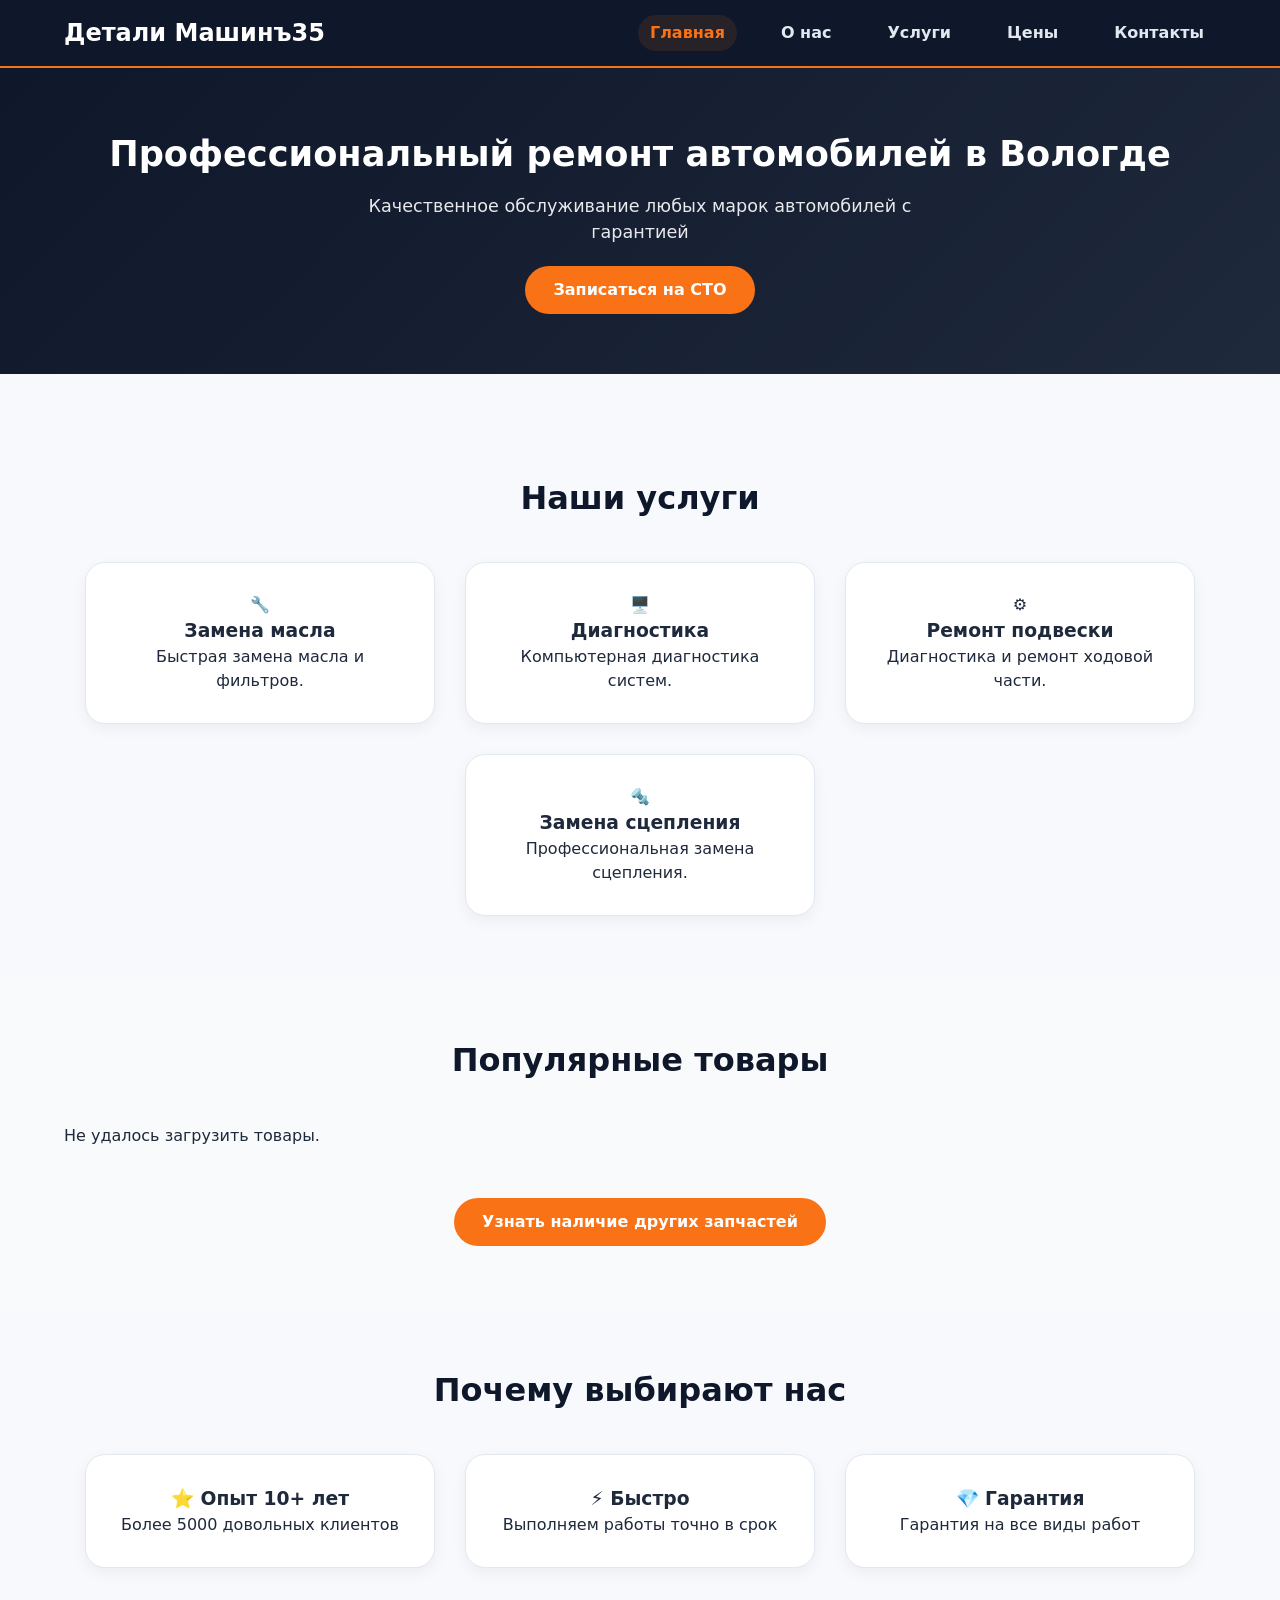
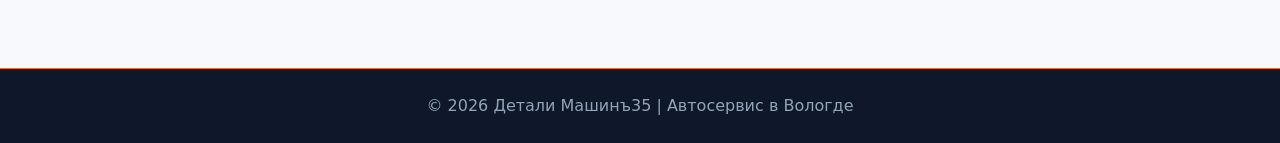
==== commit 1237ebdc: "Add files via upload" ====
--- a/index.html
+++ b/index.html
@@ -32,8 +32,8 @@
 			</div>
 		</section>
 
-		<!-- Услуги -->
 		<main>
+			<!-- Услуги -->
 			<section id="services">
 				<div class="container">
 					<h2 class="section-title">Наши услуги</h2>
@@ -41,54 +41,58 @@
 						<div class="card">
 							<div class="service-icon">🔧</div>
 							<h3>Замена масла</h3>
-							<p>Быстрая замена масла и фильтров. Используем только качественные материалы.</p>
+							<p>Быстрая замена масла и фильтров.</p>
 						</div>
 						<div class="card">
 							<div class="service-icon">🖥️</div>
 							<h3>Диагностика</h3>
-							<p>Компьютерная диагностика всех систем автомобиля.</p>
+							<p>Компьютерная диагностика систем.</p>
 						</div>
 						<div class="card">
 							<div class="service-icon">⚙️</div>
 							<h3>Ремонт подвески</h3>
-							<p>Диагностика и ремонт ходовой части любой сложности.</p>
+							<p>Диагностика и ремонт ходовой части.</p>
 						</div>
 						<div class="card">
 							<div class="service-icon">🔩</div>
 							<h3>Замена сцепления</h3>
-							<p>Профессиональная замена сцепления на всех марках авто.</p>
+							<p>Профессиональная замена сцепления.</p>
 						</div>
 					</div>
 				</div>
 			</section>
 
+			<!-- Товары (Загружаются из JSON) -->
+			<section id="products" style="background-color: #f8fafc;">
+				<div class="container">
+					<h2 class="section-title">Популярные товары</h2>
+					<div id="products-container" class="products-grid">
+						<!-- Сюда JavaScript вставит карточки товаров -->
+						<p style="text-align: center; width: 100%;">Загрузка товаров...</p>
+					</div>
+					<div style="text-align: center; margin-top: 30px;">
+						<a href="contacts.html" class="btn">Узнать наличие других запчастей</a>
+					</div>
+				</div>
+			</section>
+
 			<!-- Преимущества -->
-			<section id="advantages" style="background-color: #f8fafc;">
+			<section id="advantages">
 				<div class="container">
 					<h2 class="section-title">Почему выбирают нас</h2>
 					<div class="cards">
 						<div class="card stat-card">
 							<h3>⭐ Опыт 10+ лет</h3>
-							<p>На рынке с 2014 года, более 5000 довольных клиентов</p>
+							<p>Более 5000 довольных клиентов</p>
 						</div>
 						<div class="card stat-card">
-							<h3>⚡ Быстро и качественно</h3>
-							<p>Выполняем работы точно в срок без потери качества</p>
+							<h3>⚡ Быстро</h3>
+							<p>Выполняем работы точно в срок</p>
 						</div>
 						<div class="card stat-card">
 							<h3>💎 Гарантия</h3>
-							<p>Предоставляем гарантию на все виды выполненных работ</p>
+							<p>Гарантия на все виды работ</p>
 						</div>
-
-						<!-- Ссылка на новый товар -->
-						<a href="product.html" style="text-decoration: none; color: inherit;">
-							<div class="card">
-								<div class="service-icon">🛢️</div>
-								<h3>Моторное масло</h3>
-								<p>Shell Helix HX7 5W-30. Оригинальная продукция.</p>
-								<span style="color: #f97316; font-weight: bold; display: block; margin-top: 10px;">4 500 ₽</span>
-							</div>
-						</a>
 					</div>
 				</div>
 			</section>
@@ -97,10 +101,50 @@
 		<!-- Подвал -->
 		<footer>
 			<div class="container">
-				<p>&copy; 2026 Детали Машинъ35 | Автосервис в Вологде | ул. Окружное шоссе, 21 к 3</p>
+				<p>&copy; 2026 Детали Машинъ35 | Автосервис в Вологде</p>
 			</div>
 		</footer>
 
 		<script src="assets/js/script.js"></script>
+
+		<!-- Скрипт для загрузки товаров из JSON -->
+		<script>
+			document.addEventListener('DOMContentLoaded', function() {
+			fetch('assets/data/products.json')
+			.then(response => response.json())
+			.then(products => {
+			const container = document.getElementById('products-container');
+			container.innerHTML = ''; // Очищаем "Загрузка..."
+
+			products.forEach(product => {
+			const card = document.createElement('div');
+			card.className = 'product-card';
+			card.innerHTML = `
+			<div class="product-icon">${product.icon}</div>
+			<h3>${product.name}</h3>
+			<p class="product-desc">${product.description}</p>
+			<div class="product-price">${product.price.toLocaleString()} ₽</div>
+			<button class="btn-sm" onclick="alert('Для заказа ${product.name} позвоните нам!')">Заказать</button>
+			`;
+			container.appendChild(card);
+			});
+
+			// Перезапускаем анимацию для новых элементов
+			const observer = new IntersectionObserver((entries) => {
+			entries.forEach(entry => {
+			if (entry.isIntersecting) {
+			entry.target.classList.add('visible');
+			}
+			});
+			}, { threshold: 0.1 });
+
+			document.querySelectorAll('.product-card').forEach(el => observer.observe(el));
+			})
+			.catch(error => {
+			console.error('Ошибка загрузки товаров:', error);
+			document.getElementById('products-container').innerHTML = '<p>Не удалось загрузить товары.</p>';
+			});
+			});
+		</script>
 	</body>
 </html>
--- a/assets/css/style.css
+++ b/assets/css/style.css
@@ -84,7 +84,7 @@
     }
 
     nav {
-        display: none; /* Скрыто по умолчанию на мобильных */
+        display: none;
         flex-direction: column;
         position: absolute;
         top: 100%;
@@ -98,7 +98,7 @@
     }
 
     nav.mobile-visible {
-        display: flex; /* Показываем JS-ом */
+        display: flex;
     }
     
     nav a {
@@ -233,138 +233,76 @@
 }
 
 /* ========================================= */
-/* ===== СТИЛИ ДЛЯ СТРАНИЦЫ ТОВАРА ===== */
+/* ===== СТИЛИ ДЛЯ ТОВАРОВ (GRID) ===== */
 /* ========================================= */
 
-.product-wrapper {
-    display: flex;
-    flex-wrap: wrap;
-    gap: 40px;
+.products-grid {
+    display: grid;
+    grid-template-columns: repeat(auto-fit, minmax(280px, 1fr));
+    gap: 30px;
+}
+
+.product-card {
     background: white;
-    padding: 40px;
+    padding: 30px;
     border-radius: 20px;
-    box-shadow: 0 5px 20px rgba(0,0,0,0.05);
-    margin-top: -30px; 
-    position: relative;
-    z-index: 10;
-}
-
-.product-image-box {
-    flex: 1 1 400px;
-    display: flex;
-    justify-content: center;
-    align-items: center;
-    background: #f8fafc;
-    border-radius: 12px;
-    padding: 20px;
+    text-align: center;
+    transition: all 0.3s ease;
+    box-shadow: 0 5px 15px rgba(0, 0, 0, 0.05);
     border: 1px solid #e2e8f0;
-}
-
-.product-image-box img {
-    max-width: 100%;
-    height: auto;
-    border-radius: 8px;
-    object-fit: contain;
-}
-
-.product-details {
-    flex: 1 1 400px;
     display: flex;
     flex-direction: column;
-}
-
-.product-category {
+    justify-content: space-between;
+}
+
+.product-card:hover {
+    transform: translateY(-5px);
+    box-shadow: 0 15px 30px rgba(0, 0, 0, 0.1);
+}
+
+.product-icon {
+    font-size: 3rem;
+    margin-bottom: 15px;
+}
+
+.product-card h3 {
+    font-size: 1.2rem;
+    margin-bottom: 10px;
+    color: #0f172a;
+}
+
+.product-desc {
     color: #64748b;
     font-size: 0.9rem;
-    text-transform: uppercase;
-    letter-spacing: 1px;
-    margin-bottom: 10px;
-}
-
-.product-title {
-    font-size: 2rem;
-    color: #0f172a;
     margin-bottom: 20px;
-    line-height: 1.2;
-}
-
-.product-price-block {
-    display: flex;
-    align-items: center;
-    gap: 20px;
-    margin-bottom: 25px;
-    padding-bottom: 20px;
-    border-bottom: 1px solid #e2e8f0;
-}
-
-.current-price {
-    font-size: 2.2rem;
+    flex-grow: 1;
+}
+
+.product-price {
+    font-size: 1.5rem;
+    font-weight: 700;
     color: #f97316;
-    font-weight: 800;
-}
-
-.status-in-stock {
-    background: #dcfce7;
-    color: #166534;
-    padding: 5px 12px;
+    margin-bottom: 15px;
+}
+
+.btn-sm {
+    background: #0f172a;
+    color: white;
+    border: none;
+    padding: 10px 20px;
     border-radius: 20px;
-    font-size: 0.9rem;
+    cursor: pointer;
+    transition: background 0.2s;
     font-weight: 600;
-}
-
-.product-description {
-    color: #475569;
-    margin-bottom: 30px;
-    line-height: 1.6;
-}
-
-.product-specs {
-    background: #f1f5f9;
-    padding: 20px;
-    border-radius: 12px;
-    margin-bottom: 30px;
-}
-
-.product-specs h3 {
-    margin-bottom: 15px;
-    color: #0f172a;
-}
-
-.product-specs ul {
-    list-style: none;
-}
-
-.product-specs li {
-    display: flex;
-    justify-content: space-between;
-    padding: 8px 0;
-    border-bottom: 1px dashed #cbd5e1;
-}
-
-.product-specs li:last-child {
-    border-bottom: none;
-}
-
-.small-note {
-    font-size: 0.85rem;
-    color: #94a3b8;
-    margin-top: 10px;
-    text-align: center;
-}
-
-/* Адаптивность для товара */
-@media (max-width: 768px) {
-    .product-wrapper {
-        padding: 20px;
-        margin-top: 0;
-        flex-direction: column;
-    }
-    .product-title { font-size: 1.5rem; }
-    .current-price { font-size: 1.8rem; }
+    width: 100%;
+}
+
+.btn-sm:hover {
+    background: #f97316;
 }
 
 /* ===== Анимации появления ===== */
-.card, .service-item, .contact-item, .stat-card, .hero, .page-hero, .product-wrapper {
+.card, .service-item, .contact-item, .stat-card, .hero, .page-hero, .product-card {
     opacity: 0;
     transform: translateY(25px);
     transition: opacity 0.6s ease, transform 0.6s ease;
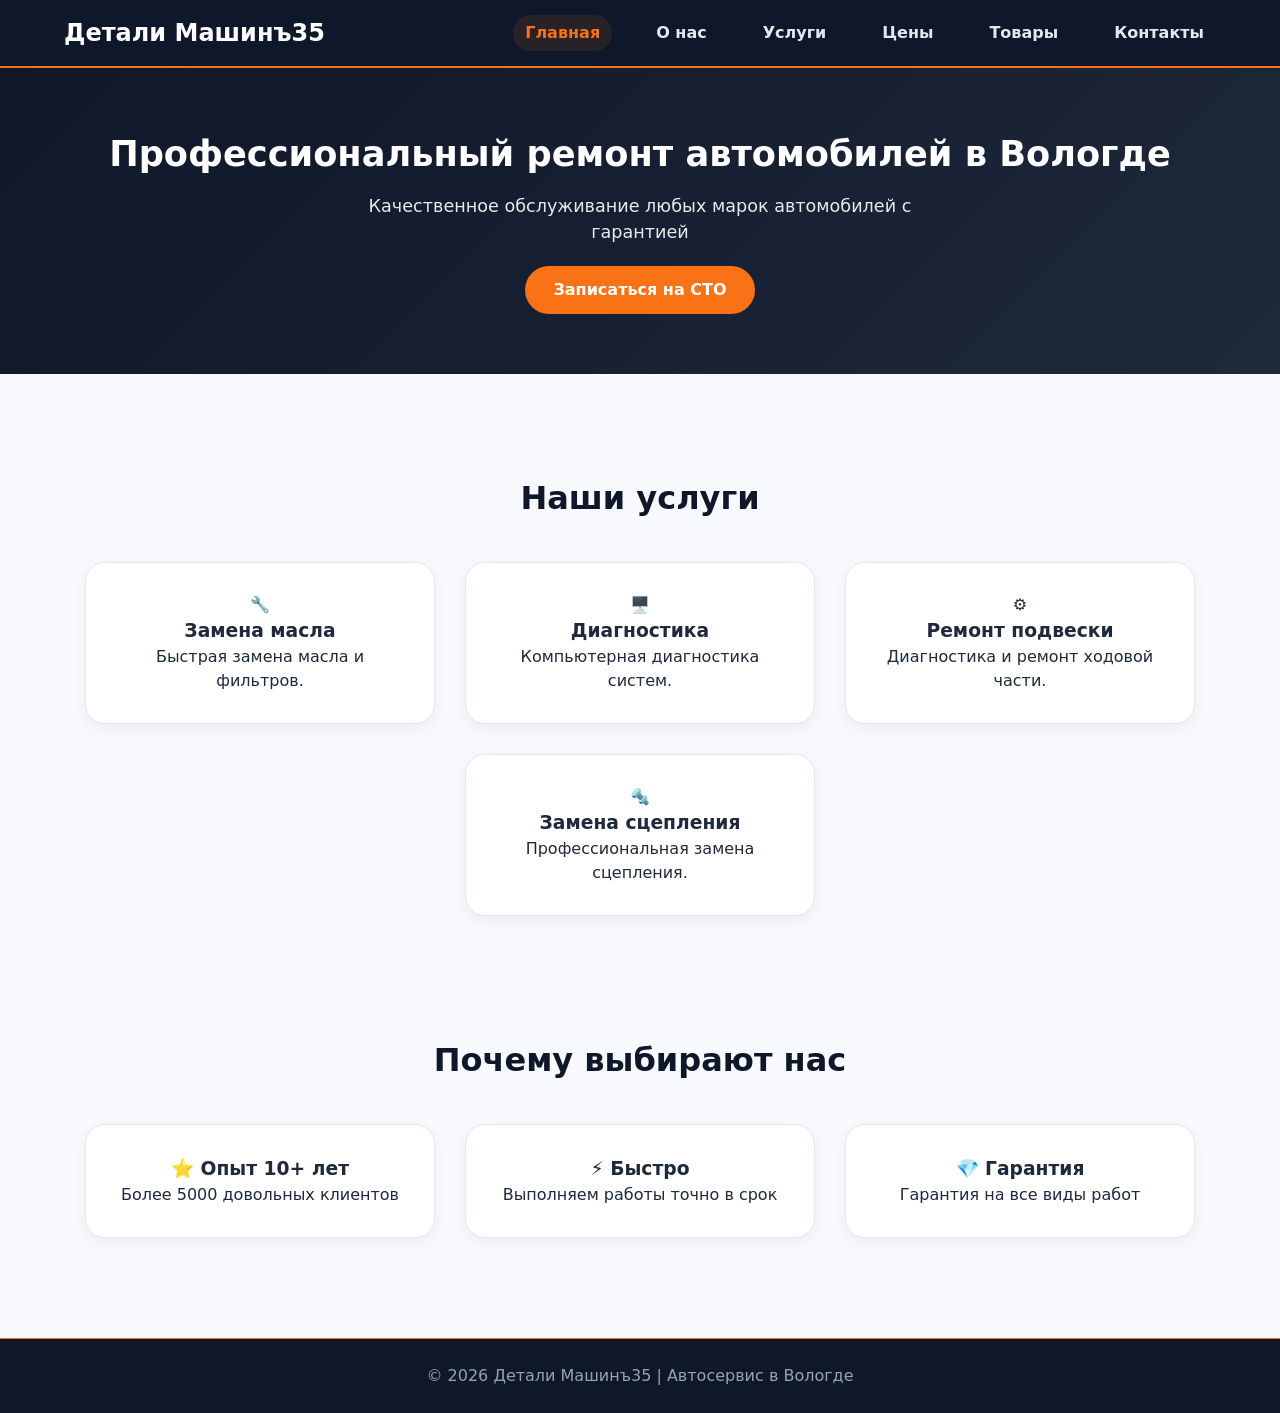
==== commit 5a29c5c2: "Add files via upload" ====
--- a/index.html
+++ b/index.html
@@ -8,7 +8,6 @@
 </head>
 	<body>
 
-		<!-- Шапка -->
 		<header>
 			<div class="container header-content">
 				<a href="index.html" class="logo">Детали Машинъ35</a>
@@ -18,12 +17,12 @@
 					<a href="about.html">О нас</a>
 					<a href="services.html">Услуги</a>
 					<a href="prices.html">Цены</a>
+					<a href="products.html">Товары</a>
 					<a href="contacts.html">Контакты</a>
 				</nav>
 			</div>
 		</header>
 
-		<!-- Hero блок -->
 		<section class="hero">
 			<div class="container">
 				<h2>Профессиональный ремонт автомобилей в Вологде</h2>
@@ -33,7 +32,6 @@
 		</section>
 
 		<main>
-			<!-- Услуги -->
 			<section id="services">
 				<div class="container">
 					<h2 class="section-title">Наши услуги</h2>
@@ -62,21 +60,6 @@
 				</div>
 			</section>
 
-			<!-- Товары (Загружаются из JSON) -->
-			<section id="products" style="background-color: #f8fafc;">
-				<div class="container">
-					<h2 class="section-title">Популярные товары</h2>
-					<div id="products-container" class="products-grid">
-						<!-- Сюда JavaScript вставит карточки товаров -->
-						<p style="text-align: center; width: 100%;">Загрузка товаров...</p>
-					</div>
-					<div style="text-align: center; margin-top: 30px;">
-						<a href="contacts.html" class="btn">Узнать наличие других запчастей</a>
-					</div>
-				</div>
-			</section>
-
-			<!-- Преимущества -->
 			<section id="advantages">
 				<div class="container">
 					<h2 class="section-title">Почему выбирают нас</h2>
@@ -98,7 +81,6 @@
 			</section>
 		</main>
 
-		<!-- Подвал -->
 		<footer>
 			<div class="container">
 				<p>&copy; 2026 Детали Машинъ35 | Автосервис в Вологде</p>
@@ -106,45 +88,5 @@
 		</footer>
 
 		<script src="assets/js/script.js"></script>
-
-		<!-- Скрипт для загрузки товаров из JSON -->
-		<script>
-			document.addEventListener('DOMContentLoaded', function() {
-			fetch('assets/data/products.json')
-			.then(response => response.json())
-			.then(products => {
-			const container = document.getElementById('products-container');
-			container.innerHTML = ''; // Очищаем "Загрузка..."
-
-			products.forEach(product => {
-			const card = document.createElement('div');
-			card.className = 'product-card';
-			card.innerHTML = `
-			<div class="product-icon">${product.icon}</div>
-			<h3>${product.name}</h3>
-			<p class="product-desc">${product.description}</p>
-			<div class="product-price">${product.price.toLocaleString()} ₽</div>
-			<button class="btn-sm" onclick="alert('Для заказа ${product.name} позвоните нам!')">Заказать</button>
-			`;
-			container.appendChild(card);
-			});
-
-			// Перезапускаем анимацию для новых элементов
-			const observer = new IntersectionObserver((entries) => {
-			entries.forEach(entry => {
-			if (entry.isIntersecting) {
-			entry.target.classList.add('visible');
-			}
-			});
-			}, { threshold: 0.1 });
-
-			document.querySelectorAll('.product-card').forEach(el => observer.observe(el));
-			})
-			.catch(error => {
-			console.error('Ошибка загрузки товаров:', error);
-			document.getElementById('products-container').innerHTML = '<p>Не удалось загрузить товары.</p>';
-			});
-			});
-		</script>
 	</body>
 </html>
--- a/assets/css/style.css
+++ b/assets/css/style.css
@@ -233,7 +233,7 @@
 }
 
 /* ========================================= */
-/* ===== СТИЛИ ДЛЯ ТОВАРОВ (GRID) ===== */
+/* ===== СТИЛИ ДЛЯ КАТАЛОГА ТОВАРОВ ===== */
 /* ========================================= */
 
 .products-grid {
@@ -302,7 +302,7 @@
 }
 
 /* ===== Анимации появления ===== */
-.card, .service-item, .contact-item, .stat-card, .hero, .page-hero, .product-card {
+.card, .service-item, .contact-item, .stat-card, .hero, .page-hero, .product-card, .product-wrapper {
     opacity: 0;
     transform: translateY(25px);
     transition: opacity 0.6s ease, transform 0.6s ease;
@@ -311,4 +311,32 @@
 .visible {
     opacity: 1 !important;
     transform: translateY(0) !important;
+}
+
+/* Адаптив для таблиц на мобильных */
+@media (max-width: 480px) {
+    table, thead, tbody, th, td, tr { display: block; }
+    thead { display: none; }
+    tr {
+        margin-bottom: 15px;
+        border: 1px solid #e2e8f0;
+        border-radius: 16px;
+        padding: 10px;
+        background: white;
+    }
+    td {
+        display: flex;
+        justify-content: space-between;
+        align-items: center;
+        border-bottom: 1px solid #f1f5f9;
+        text-align: right;
+        padding: 8px 12px;
+    }
+    td:last-child { border-bottom: none; }
+    td::before {
+        content: attr(data-label);
+        font-weight: 700;
+        text-align: left;
+        color: #0f172a;
+    }
 }
